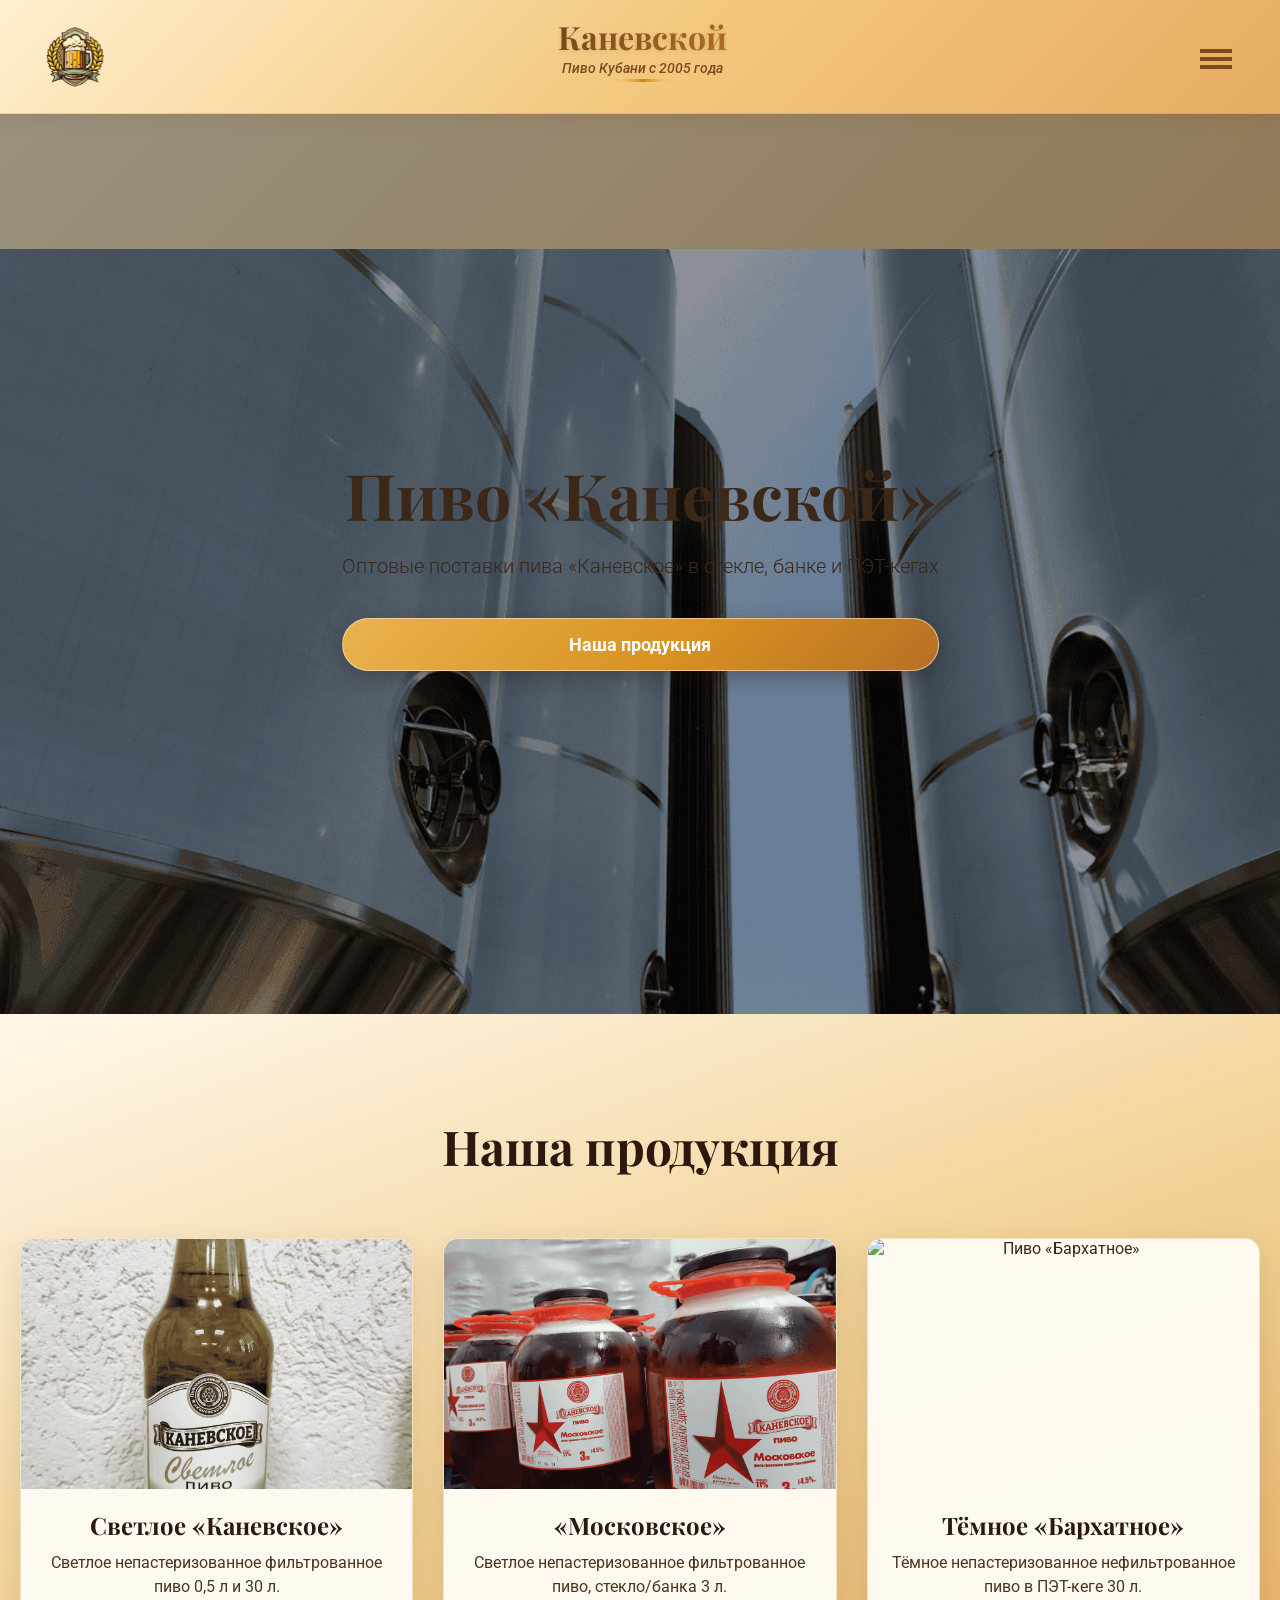
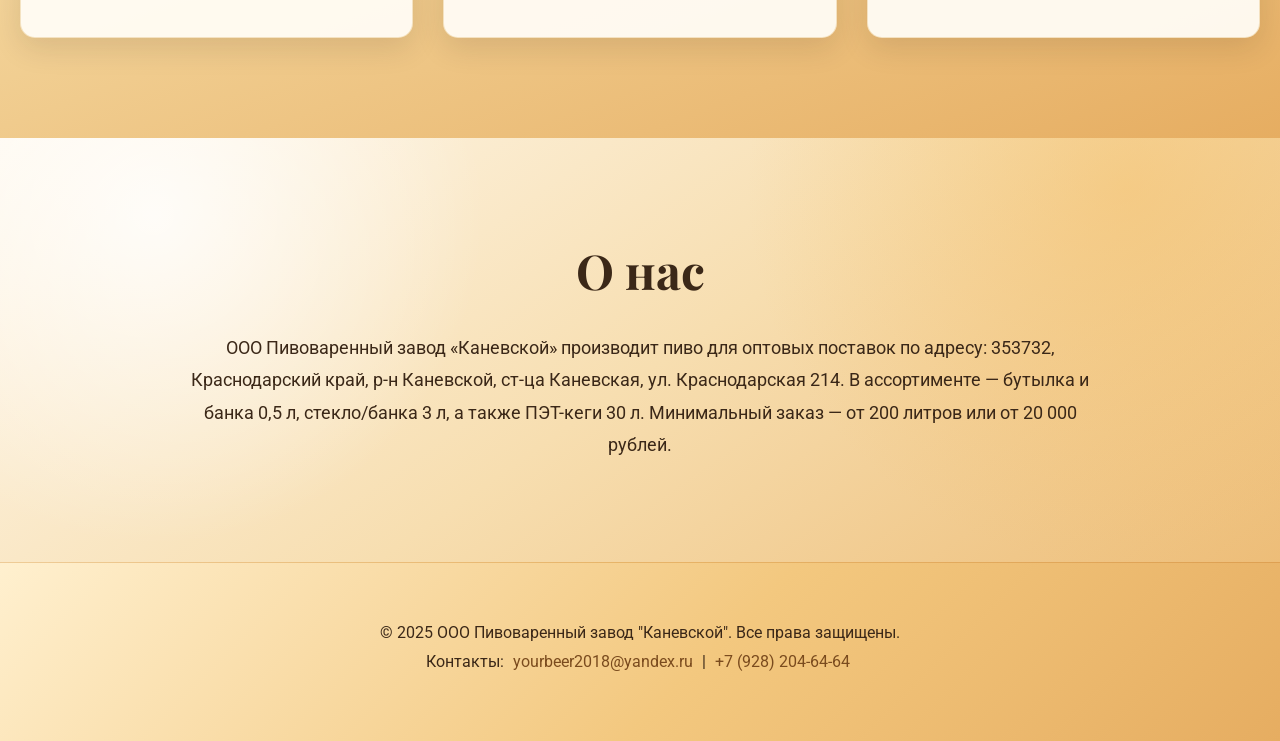
==== index.html @ 56018f60 "Add files via upload" ====
<!DOCTYPE html>
<html lang="ru">
<head>
    <meta charset="UTF-8">
    <meta name="viewport" content="width=device-width, initial-scale=1.0">
    <title>ООО Пивоваренный завод "Каневской"</title>
    <link href="https://fonts.googleapis.com/css2?family=Playfair+Display:wght@400;700&family=Roboto:wght@300;400;700&display=swap" rel="stylesheet">
    <link rel="stylesheet" href="css/styles.css">
</head>
<body>
    <!-- Header -->
    <header>
        <nav>
            <div class="logo">
                <a href="index.html">
                    <img src="images/logo.png" alt="Каневской" loading="lazy">
                </a>
            </div>
            <a href="index.html" class="header-center">
                <div class="company-name">
                    <h1>Каневской</h1>
                    <p>Пиво Кубани с 2005 года</p>
                </div>
            </a>
            <div class="nav-links">
                <a href="#home">Главная</a>
                <a href="katalog/index.html">Продукты</a>
                <a href="katalog/index.html">Каталог</a>
                <a href="onas/index.html">О нас</a>
                <a href="kontakt/index.html">Контакты</a>
                <a href="novosti/index.html">Новости</a>
            </div>
            <div class="mobile-menu-toggle">
                <span></span>
                <span></span>
                <span></span>
            </div>
        </nav>
        <div class="mobile-menu-overlay"></div>
        <div class="mobile-menu">
            <div class="menu-close-btn">
                <span></span>
                <span></span>
            </div>
            <div class="menu-header">
                <h3>Навигация</h3>
            </div>
            <a href="index.html">Главная</a>
            <a href="novosti/index.html">Новости</a>
            <a href="katalog/index.html">Продукты</a>
            <a href="onas/index.html">О нас</a>
            <a href="kontakt/index.html">Контакты</a>
            <a href="serf/index.html">Сертификаты</a>
        </div>
    </header>

    <!-- Hero Section -->
    <section class="hero" id="home">
        <div class="parallax-bg"></div>
        <div class="hero-content">
            <h1>Пиво «Каневской»</h1>
            <p>Оптовые поставки пива «Каневское» в стекле, банке и ПЭТ-кегах</p>
            <a href="katalog/index.html" class="cta-button">Наша продукция</a>
        </div>
    </section>

    <!-- Products Section -->
    <section class="products" id="products">
        <h2>Наша продукция</h2>
        <div class="product-grid">
            <div class="product-card">
                <img src="images/Kanevskoe mini.jpg" alt="Светлое пиво" loading="lazy">
                <div class="product-overlay">
                    <a href="katalog/index.html">Подробнее</a>
                </div>
                <h3>Светлое «Каневское»</h3>
                <p>Светлое непастеризованное фильтрованное пиво 0,5 л и 30 л.</p>
            </div>
            <div class="product-card">
                <img src="images/Moscow.jpg" alt="Пиво «Московское»" loading="lazy">
                <div class="product-overlay">
                    <a href="katalog/index.html">Подробнее</a>
                </div>
                <h3>«Московское»</h3>
                <p>Светлое непастеризованное фильтрованное пиво, стекло/банка 3 л.</p>
            </div>
            <div class="product-card">
                <img src="images/Velvety Big.jpg" alt="Пиво «Бархатное»" loading="lazy">
                <div class="product-overlay">
                    <a href="katalog/index.html">Подробнее</a>
                </div>
                <h3>Тёмное «Бархатное»</h3>
                <p>Тёмное непастеризованное нефильтрованное пиво в ПЭТ-кеге 30 л.</p>
            </div>
        </div>
    </section>

    <!-- About Section -->
    <section class="about" id="about">
        <h2>О нас</h2>
        <p>ООО Пивоваренный завод «Каневской» производит пиво для оптовых поставок по адресу: 353732, Краснодарский край, р-н Каневской, ст-ца Каневская, ул. Краснодарская 214. В ассортименте — бутылка и банка 0,5 л, стекло/банка 3 л, а также ПЭТ-кеги 30 л. Минимальный заказ — от 200 литров или от 20 000 рублей.</p>
    </section>



    <!-- Footer -->
    <footer id="contacts">
        <p>© 2025 ООО Пивоваренный завод "Каневской". Все права защищены.</p>
        <p>Контакты: <a href="mailto:yourbeer2018@yandex.ru">yourbeer2018@yandex.ru</a> | <a href="tel:+79282046464">+7 (928) 204-64-64</a></p>
    </footer>

    <!-- GSAP and JavaScript -->
    <script src="https://cdnjs.cloudflare.com/ajax/libs/gsap/3.12.5/gsap.min.js"></script>
    <script src="https://cdnjs.cloudflare.com/ajax/libs/gsap/3.12.5/ScrollTrigger.min.js"></script>
    <script src="js/main.js"></script>
</body>
</html>
---- css/styles.css ----
* {
            margin: 0;
            padding: 0;
            box-sizing: border-box;
            font-family: 'Roboto', sans-serif;
        }

        *, *::before, *::after {
            box-sizing: border-box;
        }

        html {
            scroll-behavior: smooth;
            scroll-padding-top: 100px;
            overflow-x: hidden;
            max-width: 100vw;
        }

        body {
            overflow-x: hidden;
            background: #f8f9fa;
            -webkit-font-smoothing: antialiased;
            -moz-osx-font-smoothing: grayscale;
            max-width: 100vw;
            position: relative;
        }

        /* Touch improvements */
        * {
            -webkit-tap-highlight-color: transparent;
            -webkit-touch-callout: none;
            -webkit-user-select: none;
            -moz-user-select: none;
            -ms-user-select: none;
            user-select: none;
            touch-action: manipulation;
        }

        /* Allow text selection for content */
        p, h1, h2, h3, h4, h5, h6 {
            -webkit-user-select: text;
            -moz-user-select: text;
            -ms-user-select: text;
            user-select: text;
        }

        /* Header */
        header {
            position: fixed;
            top: 0;
            width: 100%;
            background: linear-gradient(135deg, #2c1810 0%, #4a2f14 45%, #5c3d1e 100%);
            backdrop-filter: blur(10px);
            z-index: 1000;
            padding: 15px 0;
            transition: transform 0.3s;
            box-shadow: 0 4px 16px rgba(44, 24, 16, 0.35);
            border-bottom: 1px solid rgba(198, 134, 12, 0.25);
        }

        header.scrolled {
            transform: translateY(-10px);
        }

        nav {
            max-width: 1400px;
            margin: 0 auto;
            display: flex;
            justify-content: space-between;
            align-items: center;
            padding: 0 20px;
            position: relative;
            min-height: 60px;
        }

        .header-center {
            flex: 1;
            display: flex;
            flex-direction: column;
            align-items: center;
            justify-content: center;
            text-align: center;
            margin: 0 20px;
            min-width: 0;
            text-decoration: none;
            color: inherit;
            cursor: pointer;
        }

        .company-name {
            margin-bottom: 8px;
            animation: fadeInUp 0.8s ease-out 0.2s both;
            position: relative;
            padding-bottom: 6px;
        }

        .company-name::after {
            content: '';
            position: absolute;
            bottom: 0;
            left: 50%;
            transform: translateX(-50%);
            width: 40px;
            height: 2px;
            background: linear-gradient(90deg, transparent, #c6860c, transparent);
        }

        .company-name h1 {
            font-family: 'Playfair Display', serif;
            font-size: 28px;
            color: #f5e6c8;
            margin: 0;
            font-weight: 700;
            text-shadow: 0 1px 3px rgba(0, 0, 0, 0.3);
        }

        @supports (-webkit-background-clip: text) {
            .company-name h1 {
                background: linear-gradient(135deg, #f5e6c8, #e6c07a);
                -webkit-background-clip: text;
                -webkit-text-fill-color: transparent;
                background-clip: text;
                color: transparent;
            }
        }

        .company-name h1 {
            white-space: nowrap;
            overflow: hidden;
            text-overflow: ellipsis;
            max-width: 100%;
        }

        .company-name p {
            font-size: 12px;
            color: #e6c07a;
            margin: 2px 0 0 0;
            font-weight: 500;
            font-style: italic;
            transition: color 0.3s ease;
            white-space: nowrap;
            overflow: hidden;
            text-overflow: ellipsis;
            max-width: 100%;
        }

        .company-name:hover p {
            color: #8b5a2b;
        }

        .quality-badges {
            display: flex;
            gap: 8px;
            flex-wrap: wrap;
            justify-content: center;
            animation: fadeInUp 0.8s ease-out 0.5s both;
            max-width: 100%;
            overflow: hidden;
        }

        .badge {
            background: linear-gradient(135deg, #c6860c, #8b5a2b);
            color: white;
            padding: 3px 8px;
            border-radius: 12px;
            font-size: 10px;
            font-weight: 600;
            box-shadow: 0 2px 4px rgba(0, 0, 0, 0.1);
            transition: transform 0.2s, box-shadow 0.2s;
            white-space: nowrap;
            border: 1px solid rgba(255, 255, 255, 0.2);
            position: relative;
            overflow: hidden;
            flex-shrink: 0;
        }

        .badge::before {
            content: '';
            position: absolute;
            top: 0;
            left: -100%;
            width: 100%;
            height: 100%;
            background: linear-gradient(90deg, transparent, rgba(255, 255, 255, 0.3), transparent);
            transition: left 0.5s;
        }

        .badge:hover::before {
            left: 100%;
        }

        .badge:hover {
            transform: translateY(-1px);
            box-shadow: 0 4px 8px rgba(0, 0, 0, 0.15);
        }

        @keyframes fadeInUp {
            from {
                opacity: 0;
                transform: translateY(20px);
            }
            to {
                opacity: 1;
                transform: translateY(0);
            }
        }

        .logo {
            display: flex;
            align-items: center;
            animation: fadeInUp 0.8s ease-out 0.1s both;
            flex-shrink: 0;
        }

        .logo img {
            height: 70px;
        }

        .nav-links {
            display: none;
        }

        .nav-links a {
            margin-left: 25px;
            text-decoration: none;
            color: #f5e6c8;
            font-weight: 400;
            font-size: 16px;
            position: relative;
            transition: color 0.3s;
            padding: 10px;
        }

        .nav-links a::after {
            content: '';
            position: absolute;
            width: 0;
            height: 2px;
            bottom: -5px;
            left: 0;
            background: #c6860c;
            transition: width 0.3s;
        }

        .nav-links a:hover::after {
            width: 100%;
        }

        .nav-links a:hover {
            color: #c6860c;
        }

        /* Hero Section */
        .hero {
            height: 100vh;
            background: linear-gradient(135deg, #2c1810 0%, #5c3d1e 50%, #8b5a2b 100%);
            background-image: url('../images/hero-bg.jpg'), linear-gradient(135deg, #2c1810 0%, #5c3d1e 50%, #8b5a2b 100%);
            background-repeat: no-repeat;
            background-position: center;
            background-size: cover;
            display: flex;
            align-items: center;
            justify-content: center;
            text-align: center;
            color: #fff;
            position: relative;
            overflow: hidden;
            width: 100%;
            max-width: 100vw;
        }

        .hero::before {
            content: '';
            position: absolute;
            top: 0;
            left: 0;
            width: 100%;
            height: 100%;
            background: rgba(0, 0, 0, 0.4);
            z-index: 1;
        }

        .hero-content {
            position: relative;
            z-index: 2;
            max-width: 900px;
            padding: 20px;
        }

        .hero-content h1 {
            font-family: 'Playfair Display', serif;
            font-size: 64px;
            margin-bottom: 20px;
            line-height: 1.2;
            text-shadow: 0 2px 10px rgba(0, 0, 0, 0.3);
        }

        .hero-content p {
            font-size: 20px;
            margin-bottom: 40px;
            font-weight: 300;
        }

        .cta-button {
            display: inline-block;
            padding: 15px 40px;
            background: linear-gradient(135deg, #d4a017 0%, #c6860c 50%, #8b5a2b 100%);
            color: #fff;
            text-decoration: none;
            border-radius: 50px;
            font-weight: 700;
            font-size: 18px;
            transition: transform 0.3s, box-shadow 0.3s, background 0.3s;
            box-shadow: 0 6px 20px rgba(44, 24, 16, 0.35);
            border: 1px solid rgba(245, 230, 200, 0.35);
            min-height: 44px;
            display: flex;
            align-items: center;
            justify-content: center;
            -webkit-user-select: none;
            -moz-user-select: none;
            -ms-user-select: none;
            user-select: none;
        }

        .cta-button:hover {
            transform: translateY(-5px);
            box-shadow: 0 10px 28px rgba(44, 24, 16, 0.45);
            background: linear-gradient(135deg, #c6860c 0%, #6b4428 100%);
        }

        .cta-button:active {
            transform: translateY(-2px);
            box-shadow: 0 5px 15px rgba(0, 0, 0, 0.2);
        }

        /* Parallax Background */
        .parallax-bg {
            position: absolute;
            top: 0;
            left: 0;
            width: 100%;
            height: 100%;
            background: url('../images/hero-bg.jpg') no-repeat center/cover;
            z-index: 0;
            transform: scale(1.1);
        }

        /* Products Section */
        .products {
            padding: 100px 20px;
            text-align: center;
            background: linear-gradient(160deg, #f5e6c8 0%, #d4a574 45%, #b87d3a 100%);
            width: 100%;
            overflow: hidden;
        }

        .products h2 {
            font-family: 'Playfair Display', serif;
            font-size: 48px;
            margin-bottom: 60px;
            color: #2c1810;
        }

        .product-grid {
            display: grid;
            grid-template-columns: repeat(auto-fit, minmax(300px, 1fr));
            gap: 30px;
            max-width: 1400px;
            margin: 0 auto;
        }

        .product-card {
            background: rgba(255, 252, 245, 0.95);
            border-radius: 15px;
            overflow: hidden;
            box-shadow: 0 10px 30px rgba(44, 24, 16, 0.12);
            border: 1px solid rgba(198, 134, 12, 0.2);
            transition: transform 0.4s, box-shadow 0.4s;
            position: relative;
            opacity: 1;
            transform: translateY(0);
            display: flex;
            flex-direction: column;
            height: 400px;
        }

        .product-card img {
            width: 100%;
            height: 250px;
            object-fit: cover;
            transition: transform 0.4s;
            flex: 0 0 auto;
        }

        .product-card:hover {
            transform: translateY(-15px);
            box-shadow: 0 15px 40px rgba(0, 0, 0, 0.2);
        }

        .product-card:hover img {
            transform: scale(1.1);
        }

        .product-card h3 {
            font-family: 'Playfair Display', serif;
            font-size: 24px;
            margin: 20px 20px 10px;
            color: #2c1810;
            flex: 0 0 auto;
        }

        .product-card p {
            font-size: 16px;
            color: #4a3520;
            padding: 0 20px 20px;
            line-height: 1.5;
            flex: 1 1 auto;
            display: flex;
            align-items: flex-start;
            margin: 0;
        }

        .product-overlay {
            position: absolute;
            top: 0;
            left: 0;
            width: 100%;
            height: 100%;
            background: rgba(198, 134, 12, 0.8);
            opacity: 0;
            display: flex;
            align-items: center;
            justify-content: center;
            transition: opacity 0.4s;
            pointer-events: none;
        }

        .product-card:hover .product-overlay {
            opacity: 1;
            pointer-events: auto;
        }

        .product-overlay a {
            color: #fff;
            text-decoration: none;
            font-weight: 700;
            padding: 10px 20px;
            border: 2px solid #fff;
            border-radius: 5px;
            transition: background 0.3s;
        }

        .product-overlay a:hover {
            background: #fff;
            color: #c6860c;
        }

        /* About Section */
        .about {
            padding: 100px 20px;
            background: linear-gradient(160deg, #2c1810 0%, #4a3020 50%, #6b4428 100%);
            text-align: center;
            position: relative;
            width: 100%;
            overflow: hidden;
        }

        .about h2 {
            font-family: 'Playfair Display', serif;
            font-size: 48px;
            margin-bottom: 30px;
            color: #f5e6c8;
        }

        .about p {
            max-width: 900px;
            margin: 0 auto;
            font-size: 18px;
            color: #e8dcc8;
            line-height: 1.8;
        }

        /* Footer / Contacts — единый стиль как на главной */
        footer, #contacts {
            padding: 60px 20px;
            background: #2c1810;
            color: #fff;
            text-align: center;
        }

        footer p, #contacts p {
            font-size: 16px;
            margin-bottom: 10px;
        }

        footer a, #contacts a {
            color: #e6c07a;
            text-decoration: none;
            transition: color 0.3s;
            padding: 5px;
        }

        footer a:hover, #contacts a:hover {
            color: #fff;
        }

        /* Mobile Menu */
        .mobile-menu-toggle {
            display: flex;
            flex-direction: column;
            justify-content: center;
            cursor: pointer;
            padding: 10px;
            width: 40px;
            height: 40px;
            position: relative;
            animation: fadeInUp 0.8s ease-out 0.6s both;
            flex-shrink: 0;
        }

        .mobile-menu-toggle span {
            width: 30px;
            height: 4px;
            background: #e6c07a;
            margin: 3px 0;
            transition: all 0.3s ease;
            position: absolute;
            left: 5px;
        }

        .mobile-menu-toggle span:nth-child(1) {
            top: 8px;
        }

        .mobile-menu-toggle span:nth-child(2) {
            top: 18px;
        }

        .mobile-menu-toggle span:nth-child(3) {
            top: 28px;
        }

        .mobile-menu-toggle.active span:nth-child(1) {
            transform: rotate(45deg);
            top: 18px;
        }

        .mobile-menu-toggle.active span:nth-child(2) {
            opacity: 0;
        }

        .mobile-menu-toggle.active span:nth-child(3) {
            transform: rotate(-45deg);
            top: 18px;
        }

        .mobile-menu {
            position: fixed;
            top: 70px;
            left: 0;
            width: 100%;
            height: calc(100vh - 70px);
            background: linear-gradient(180deg, #2c1810 0%, #4a2f14 50%, #5c3d1e 100%);
            backdrop-filter: none;
            display: none;
            flex-direction: column;
            padding: 15px;
            box-shadow: 0 5px 20px rgba(0, 0, 0, 0.15);
            z-index: 1001;
            transition: transform 0.3s ease-out, opacity 0.3s ease-out;
            transform: translateY(-100%);
            opacity: 0;
            overflow-y: auto;
        }

        /* Desktop menu improvements */
        @media (min-width: 769px) {
            nav {
                position: relative;
            }
            
            .header-center {
                margin: 0 30px;
            }

            .company-name h1 {
                font-size: 32px;
            }

            .company-name p {
                font-size: 14px;
            }

            .quality-badges {
                gap: 12px;
            }

            .badge {
                font-size: 11px;
                padding: 4px 10px;
            }

            .badge:nth-child(n+3) {
                display: inline-block;
            }

            .company-name::after {
                width: 60px;
                height: 3px;
            }

            nav {
                min-height: 70px;
            }
            
            .mobile-menu-toggle {
                width: 45px;
                height: 45px;
                padding: 12px;
                position: relative;
                margin-left: 20px;
                flex-shrink: 0;
            }

            .mobile-menu-toggle span {
                width: 32px;
                height: 4px;
            }

            .mobile-menu-toggle span:nth-child(1) {
                top: 12px;
            }

            .mobile-menu-toggle span:nth-child(2) {
                top: 20px;
            }

            .mobile-menu-toggle span:nth-child(3) {
                top: 28px;
            }

            .mobile-menu-toggle.active span:nth-child(1) {
                top: 20px;
            }

            .mobile-menu-toggle.active span:nth-child(3) {
                top: 20px;
            }

            .mobile-menu {
                top: 0;
                width: 400px;
                left: auto;
                right: 0;
                height: 100vh;
                transform: translateX(100%);
                border-radius: 0;
                margin-top: 0;
                transition: transform 0.4s cubic-bezier(0.4, 0, 0.2, 1), opacity 0.4s ease-out;
                background: linear-gradient(180deg, #2c1810 0%, #3d2914 45%, #5c3d1e 100%);
                box-shadow: -10px 0 30px rgba(44, 24, 16, 0.45);
                backdrop-filter: none;
                border-left: 1px solid rgba(198, 134, 12, 0.35);
                padding: 50px 0 50px 0;
                display: flex;
                flex-direction: column;
                justify-content: flex-start;
                overflow-y: auto;
                z-index: 1002;
            }

            .mobile-menu.active {
                transform: translateX(0);
            }

            .mobile-menu a {
                padding: 25px 40px;
                font-size: 22px;
                font-weight: 500;
                color: #f5e6c8;
                text-decoration: none;
                display: block;
                position: relative;
                margin: 8px 30px;
                border-radius: 15px;
                transition: all 0.3s ease;
                border: none;
                background: transparent;
                text-align: left;
            }

            .mobile-menu a:hover {
                background: linear-gradient(135deg, #c6860c 0%, #8b5a2b 100%);
                color: white;
                transform: translateX(10px);
                box-shadow: 0 10px 25px rgba(198, 134, 12, 0.3);
            }

            .mobile-menu a::before {
                content: '';
                position: absolute;
                left: 0;
                top: 50%;
                width: 6px;
                height: 0;
                background: linear-gradient(to bottom, #c6860c, #8b5a2b);
                border-radius: 3px;
                transition: height 0.3s ease;
                transform: translateY(-50%);
            }

            .mobile-menu a:hover::before {
                height: 70%;
            }

            /* Убираем стрелочку для полноэкранного меню */
            .mobile-menu::before {
                display: none;
            }

            /* Кнопка закрытия меню */
            .menu-close-btn {
                position: absolute;
                top: 15px;
                right: 25px;
                width: 30px;
                height: 30px;
                cursor: pointer;
                z-index: 1003;
                display: flex;
                align-items: center;
                justify-content: center;
                padding: 5px;
                border-radius: 50%;
                transition: background 0.3s ease;
            }

            .menu-close-btn:hover {
                background: rgba(198, 134, 12, 0.25);
            }

            .menu-close-btn span {
                position: absolute;
                width: 20px;
                height: 2px;
                background: #e6c07a;
                transition: all 0.3s ease;
            }

            .menu-close-btn span:nth-child(1) {
                transform: rotate(45deg);
            }

            .menu-close-btn span:nth-child(2) {
                transform: rotate(-45deg);
            }

            .menu-close-btn:hover span {
                background: #c6860c;
            }

            /* Заголовок меню */
            .menu-header {
                padding: 0 40px 25px 40px;
                border-bottom: 1px solid rgba(198, 134, 12, 0.3);
                margin-bottom: 25px;
            }

            .menu-header h3 {
                font-family: 'Playfair Display', serif;
                font-size: 24px;
                color: #f5e6c8;
                margin: 0;
                font-weight: 700;
                text-align: left;
            }

            .mobile-menu-overlay {
                background: transparent;
                backdrop-filter: none;
                top: 0;
                height: 100vh;
            }
        }

        .mobile-menu.active {
            display: flex;
            transform: translateY(0);
            opacity: 1;
        }

        .mobile-menu a {
            padding: 12px 10px;
            text-decoration: none;
            color: #f5e6c8;
            font-weight: 400;
            font-size: 16px;
            border-bottom: 1px solid rgba(198, 134, 12, 0.25);
            transition: color 0.3s, background 0.2s;
            border-radius: 8px;
            margin-bottom: 3px;
            text-align: center;
        }

        .mobile-menu a:hover, .mobile-menu a:active {
            color: #fff;
            background: linear-gradient(135deg, #c6860c 0%, #8b5a2b 100%);
            border-bottom-color: #e6c07a;
        }

        .mobile-menu a:last-child {
            border-bottom: none;
        }

        /* Disable hover effects on touch devices */
        @media (hover: none) {
            .nav-links a:hover::after,
            .product-card:hover,
            .product-card:hover img,
            .product-overlay,
            .product-overlay a:hover,
            .cta-button:hover,
            .logo img:hover,
            .badge:hover {
                transform: none;
                box-shadow: none;
                background: none;
                opacity: 1;
                width: 0;
            }

            .badge:hover::before {
                left: -100%;
            }

            .company-name:hover p {
                color: #c6860c;
            }
        }

        /* Landscape mobile styles */
        @media (max-width: 768px) and (orientation: landscape) {
            .company-name h1 {
                font-size: 18px;
            }

            .company-name p {
                font-size: 10px;
            }

            .badge {
                font-size: 7px;
                padding: 1px 4px;
            }

            .badge:nth-child(n+3) {
                display: none;
            }

            .header-center {
                margin: 0 10px;
            }
        }

        /* High resolution displays */
        @media (min-width: 1400px) {
            .company-name h1 {
                font-size: 36px;
            }

            .company-name p {
                font-size: 16px;
            }

            .badge {
                font-size: 12px;
                padding: 5px 12px;
            }

            .header-center {
                margin: 0 40px;
            }
        }

        /* Portrait tablet styles */
        @media (min-width: 768px) and (max-width: 1024px) and (orientation: portrait) {
            .company-name h1 {
                font-size: 24px;
            }

            .company-name p {
                font-size: 11px;
            }

            .badge {
                font-size: 9px;
                padding: 3px 7px;
            }

            .header-center {
                margin: 0 18px;
            }
        }

        /* Landscape tablet styles */
        @media (min-width: 768px) and (max-width: 1024px) and (orientation: landscape) {
            .company-name h1 {
                font-size: 28px;
            }

            .company-name p {
                font-size: 13px;
            }

            .badge {
                font-size: 10px;
                padding: 3px 8px;
            }

            .header-center {
                margin: 0 22px;
            }
        }

        /* Ultra wide displays */
        @media (min-width: 1920px) {
            .company-name h1 {
                font-size: 40px;
            }

            .company-name p {
                font-size: 18px;
            }

            .badge {
                font-size: 14px;
                padding: 6px 14px;
            }

            .header-center {
                margin: 0 50px;
            }
        }

        /* Reduce motion for accessibility */
        @media (prefers-reduced-motion: reduce) {
            .company-name,
            .quality-badges,
            .logo,
            .mobile-menu-toggle {
                animation: none !important;
            }

            .badge {
                transition: none !important;
            }

            .badge::before {
                transition: none !important;
            }

            .company-name p {
                transition: none !important;
            }
        }

        /* High contrast mode support */
        @media (prefers-contrast: high) {
            .company-name h1 {
                color: #000000 !important;
                text-shadow: none !important;
            }

            .company-name p {
                color: #000000 !important;
            }

            .badge {
                background: #000000 !important;
                border: 2px solid #ffffff !important;
            }

            .company-name::after {
                background: #000000 !important;
            }
        }

        /* Dark mode support */
        @media (prefers-color-scheme: dark) {
            header {
                background: linear-gradient(135deg, #2c1810 0%, #4a2f14 45%, #5c3d1e 100%) !important;
                border-bottom: 1px solid rgba(198, 134, 12, 0.3);
            }

            .company-name h1 {
                color: #ffffff !important;
            }

            .company-name p {
                color: #e6c07a !important;
            }

            .badge {
                background: linear-gradient(135deg, #d4a017, #c6860c) !important;
                box-shadow: 0 2px 4px rgba(0, 0, 0, 0.3) !important;
            }

            .company-name::after {
                background: linear-gradient(90deg, transparent, #d4a017, transparent) !important;
            }
        }

        /* 4K and above displays */
        @media (min-width: 3840px) {
            .company-name h1 {
                font-size: 48px;
            }

            .company-name p {
                font-size: 22px;
            }

            .badge {
                font-size: 16px;
                padding: 8px 16px;
            }

            .header-center {
                margin: 0 80px;
            }
        }

        /* High DPI displays */
        @media (-webkit-min-device-pixel-ratio: 2), (min-resolution: 192dpi) {
            .company-name h1 {
                text-shadow: 0 0.5px 1px rgba(0, 0, 0, 0.1);
            }

            .badge {
                box-shadow: 0 1px 2px rgba(0, 0, 0, 0.15);
            }

            .company-name::after {
                height: 1px;
            }
        }

        /* Slow connection optimization */
        @media (prefers-reduced-data: reduce) {
            .company-name,
            .quality-badges,
            .logo,
            .mobile-menu-toggle {
                animation: none !important;
            }

            .badge::before {
                display: none !important;
            }

            .company-name::after {
                display: none;
            }
        }

        /* Legacy browser support */
        @supports not (display: flex) {
            nav {
                display: table;
                width: 100%;
                table-layout: fixed;
            }

            .logo,
            .header-center,
            .mobile-menu-toggle {
                display: table-cell;
                vertical-align: middle;
            }

            .logo {
                width: 20%;
            }

            .header-center {
                width: 60%;
                text-align: center;
            }

            .mobile-menu-toggle {
                width: 20%;
                text-align: right;
            }

            .quality-badges {
                text-align: center;
            }

            .badge {
                display: inline-block;
                margin: 0 2px;
            }
        }

        /* Fallback for browsers without gradient text support */
        @supports not (background-clip: text) {
            .company-name h1 {
                color: #2c1810 !important;
                background: none !important;
                -webkit-background-clip: initial !important;
                background-clip: initial !important;
                -webkit-text-fill-color: initial !important;
            }
        }

        /* Print styles */
        @media print {
            header {
                position: static !important;
                background: linear-gradient(135deg, #2c1810 0%, #4a2f14 45%, #5c3d1e 100%) !important;
                box-shadow: none !important;
                border-bottom: 2px solid #2c1810 !important;
                padding: 20px 0 !important;
            }

            .company-name h1 {
                color: #2c1810 !important;
                font-size: 24px !important;
            }

            .company-name p {
                color: #666 !important;
                font-size: 12px !important;
            }

            .badge {
                background: #2c1810 !important;
                color: white !important;
                font-size: 10px !important;
                padding: 2px 6px !important;
                border-radius: 3px !important;
            }

            .mobile-menu-toggle {
                display: none !important;
            }

            .company-name::after {
                background: #2c1810 !important;
            }
        }

        /* Fallback for browsers without backdrop-filter */
        @supports not (backdrop-filter: blur(10px)) {
            header {
                background: linear-gradient(135deg, #2c1810 0%, #4a2f14 45%, #5c3d1e 100%) !important;
            }
        }

        /* Fallback for browsers without animation support */
        @supports not (animation: fadeInUp 0.8s ease-out) {
            .company-name,
            .quality-badges,
            .logo,
            .mobile-menu-toggle {
                opacity: 1 !important;
                transform: none !important;
            }
        }

        /* Fallback for browsers without transform support */
        @supports not (transform: translateX(-50%)) {
            .company-name::after {
                left: 0 !important;
                margin-left: auto !important;
                margin-right: auto !important;
            }
        }

        /* IE11 and older browsers fallback */
        @media screen and (-ms-high-contrast: active), (-ms-high-contrast: none) {
            .header-center {
                display: block !important;
            }

            .quality-badges {
                display: block !important;
            }

            .badge {
                display: inline-block !important;
                margin: 2px !important;
            }

            .company-name h1 {
                color: #2c1810 !important;
                background: none !important;
            }
        }

        /* Legacy mobile browsers */
        @media screen and (max-device-width: 480px) and (-webkit-min-device-pixel-ratio: 0) {
            .company-name h1 {
                font-size: 18px !important;
            }

            .company-name p {
                font-size: 10px !important;
            }

            .badge {
                font-size: 8px !important;
                padding: 1px 3px !important;
            }

            .badge:nth-child(n+3) {
                display: none !important;
            }
        }

        /* Legacy tablet browsers */
        @media screen and (min-device-width: 768px) and (max-device-width: 1024px) and (-webkit-min-device-pixel-ratio: 0) {
            .company-name h1 {
                font-size: 24px !important;
            }

            .company-name p {
                font-size: 12px !important;
            }

            .badge {
                font-size: 10px !important;
                padding: 3px 6px !important;
            }
        }

        /* Legacy desktop browsers */
        @media screen and (min-device-width: 1024px) and (-webkit-min-device-pixel-ratio: 0) {
            .company-name h1 {
                font-size: 30px !important;
            }

            .company-name p {
                font-size: 14px !important;
            }

            .badge {
                font-size: 11px !important;
                padding: 4px 8px !important;
            }
        }

        /* TV and large screen displays */
        @media screen and (min-width: 1920px) and (pointer: coarse) {
            .company-name h1 {
                font-size: 42px !important;
            }

            .company-name p {
                font-size: 20px !important;
            }

            .badge {
                font-size: 16px !important;
                padding: 8px 16px !important;
            }

            .header-center {
                margin: 0 60px !important;
            }
        }

        /* Low resolution displays */
        @media screen and (max-width: 1024px) and (max-height: 768px) {
            .company-name h1 {
                font-size: 20px !important;
            }

            .company-name p {
                font-size: 10px !important;
            }

            .badge {
                font-size: 8px !important;
                padding: 2px 4px !important;
            }

            .badge:nth-child(n+3) {
                display: none !important;
            }
        }

        /* Touchscreen devices with precise pointing */
        @media (pointer: fine) and (hover: hover) {
            .badge {
                cursor: pointer;
            }

            .company-name {
                cursor: pointer;
            }

            .company-name:hover {
                transform: scale(1.02);
                transition: transform 0.3s ease;
            }
        }

        /* Fullscreen mode */
        @media (display-mode: fullscreen) {
            header {
                padding: 20px 0 !important;
            }

            .company-name h1 {
                font-size: 32px !important;
            }

            .company-name p {
                font-size: 14px !important;
            }

            .badge {
                font-size: 12px !important;
                padding: 4px 10px !important;
            }
        }

        /* Picture-in-picture mode */
        @media (display-mode: picture-in-picture) {
            .company-name h1 {
                font-size: 16px !important;
            }

            .company-name p {
                font-size: 8px !important;
            }

            .badge {
                font-size: 6px !important;
                padding: 1px 3px !important;
            }

            .badge:nth-child(n+2) {
                display: none !important;
            }
        }

        /* Minimal UI mode */
        @media (display-mode: minimal-ui) {
            header {
                padding: 12px 0 !important;
            }

            .company-name h1 {
                font-size: 24px !important;
            }

            .company-name p {
                font-size: 10px !important;
            }

            .badge {
                font-size: 8px !important;
                padding: 2px 6px !important;
            }
        }

        /* Standalone mode (PWA) */
        @media (display-mode: standalone) {
            header {
                padding: 18px 0 !important;
            }

            .company-name h1 {
                font-size: 30px !important;
            }

            .company-name p {
                font-size: 13px !important;
            }

            .badge {
                font-size: 11px !important;
                padding: 4px 8px !important;
            }
        }

        /* Enhanced font size for accessibility */
        @media (prefers-reduced-transparency: reduce) {
            header {
                background: linear-gradient(135deg, #2c1810 0%, #4a2f14 45%, #5c3d1e 100%) !important;
                backdrop-filter: none !important;
            }

            .badge {
                background: #2c1810 !important;
                color: #ffffff !important;
            }
        }

        /* CSS Custom Properties support */
        @supports (color: var(--color)) {
            :root {
                --primary-color: #2c1810;
                --secondary-color: #c6860c;
                --accent-color: #d4a017;
                --text-color: #333;
                --bg-color: #ffffff;
                --border-color: #e0e0e0;
            }

            .company-name h1 {
                color: var(--primary-color);
            }

            .company-name p {
                color: var(--secondary-color);
            }

            .badge {
                background: linear-gradient(135deg, var(--secondary-color), var(--primary-color));
            }
        }

        /* Container queries support */
        @supports (container-type: inline-size) {
            .header-center {
                container-type: inline-size;
            }

            @container (max-width: 300px) {
                .company-name h1 {
                    font-size: 18px !important;
                }

                .company-name p {
                    font-size: 9px !important;
                }

                .badge:nth-child(n+2) {
                    display: none !important;
                }
            }
        }

        /* Subgrid support */
        @supports (grid-template-rows: subgrid) {
            .header-center {
                display: grid;
                grid-template-rows: auto auto;
                gap: 8px;
                align-content: center;
            }

            .company-name {
                grid-row: 1;
            }

            .quality-badges {
                grid-row: 2;
            }
        }

        /* CSS Logical Properties support */
        @supports (margin-inline-start: 0) {
            .header-center {
                margin-inline: 20px;
                margin-block: 0;
            }

            .badge {
                padding-inline: 8px;
                padding-block: 3px;
            }

            .company-name {
                padding-block-end: 6px;
            }
        }

        /* CSS Aspect Ratio support */
        @supports (aspect-ratio: 1) {
            .logo img {
                aspect-ratio: 1 / 1;
                object-fit: contain;
            }
        }

        /* CSS Smooth Scrolling support */
        @supports (scroll-behavior: smooth) {
            html {
                scroll-behavior: smooth;
            }
        }

        /* CSS Focus Visible support */
        @supports selector(:focus-visible) {
            .badge:focus-visible {
                outline: 2px solid #d4a017;
                outline-offset: 2px;
            }

            .company-name:focus-visible {
                outline: 2px solid #d4a017;
                outline-offset: 2px;
            }
        }

        /* CSS ::marker support */
        @supports selector(::marker) {
            .quality-badges::marker {
                content: "🌟 ";
            }
        }

        /* CSS clamp() support */
        @supports (font-size: clamp(1rem, 2vw, 3rem)) {
            .company-name h1 {
                font-size: clamp(18px, 4vw, 32px) !important;
            }

            .company-name p {
                font-size: clamp(8px, 2vw, 14px) !important;
            }

            .badge {
                font-size: clamp(6px, 1.5vw, 12px) !important;
                padding: clamp(1px, 0.5vw, 4px) clamp(3px, 1vw, 10px) !important;
            }
        }

        /* CSS env() support for safe area insets */
        @supports (padding: env(safe-area-inset-top)) {
            header {
                padding-top: calc(15px + env(safe-area-inset-top));
                padding-left: calc(20px + env(safe-area-inset-left));
                padding-right: calc(20px + env(safe-area-inset-right));
            }
        }

        /* CSS :has() selector support */
        @supports selector(:has(> *)) {
            .header-center:has(.company-name) {
                align-items: center;
            }

            .quality-badges:has(.badge:nth-child(3)) {
                gap: 6px;
            }
        }

        /* CSS @layer support */
        @supports (at-rule(@layer)) {
            @layer base {
                .header-center {
                    display: flex;
                    flex-direction: column;
                }
            }

            @layer enhancements {
                .company-name h1 {
                    font-style: normal;
                }

                .badge {
                    border-radius: 12px;
                }
            }
        }

        /* CSS color-mix() support */
        @supports (color: color-mix(in srgb, red, blue)) {
            .company-name h1 {
                color: color-mix(in srgb, #2c1810 80%, #c6860c 20%);
            }

            .company-name p {
                color: color-mix(in srgb, #c6860c 70%, #d4a017 30%);
            }

            .badge {
                background: color-mix(in srgb, #c6860c 60%, #8b5a2b 40%);
            }
        }

        /* CSS :where() selector support */
        @supports selector(:where(h1, h2)) {
            :where(.company-name h1, .company-name p) {
                margin: 0;
            }

            :where(.badge:nth-child(1), .badge:nth-child(2)) {
                display: inline-block;
            }
        }

        /* CSS :is() selector support */
        @supports selector(:is(h1, h2)) {
            :is(.company-name h1, .company-name p) {
                text-align: center;
            }

            :is(.badge:hover, .badge:focus) {
                transform: translateY(-1px);
            }
        }

        /* CSS :not() selector full support */
        @supports selector(:not(.class1, .class2)) {
            .badge:not(:first-child, :last-child) {
                margin: 0 4px;
            }

            .company-name:not(:hover, :focus) {
                opacity: 1;
            }
        }

        /* CSS scroll-snap support */
        @supports (scroll-snap-type: x mandatory) {
            .quality-badges {
                scroll-snap-type: x mandatory;
                overflow-x: auto;
            }

            .badge {
                scroll-snap-align: start;
            }
        }

        /* CSS overscroll-behavior support */
        @supports (overscroll-behavior: contain) {
            .quality-badges {
                overscroll-behavior: contain;
            }

            .header-center {
                overscroll-behavior: none;
            }
        }

        /* CSS accent-color support */
        @supports (accent-color: #d4a017) {
            .header-center {
                accent-color: #c6860c;
            }

            .badge {
                accent-color: #d4a017;
            }
        }

        /* CSS content-visibility support */
        @supports (content-visibility: auto) {
            .quality-badges {
                content-visibility: auto;
                contain-intrinsic-size: 0 30px;
            }

            .company-name {
                content-visibility: auto;
                contain-intrinsic-size: 0 50px;
            }
        }

        /* CSS containment support */
        @supports (contain: layout) {
            .header-center {
                contain: layout style;
            }

            .quality-badges {
                contain: layout;
            }

            .company-name {
                contain: style;
            }
        }

        /* CSS shape-outside support */
        @supports (shape-outside: circle()) {
            .logo img {
                shape-outside: circle(50%);
                float: left;
            }
        }

        /* CSS mask support */
        @supports (mask: url()) {
            .company-name::after {
                mask: linear-gradient(90deg, transparent, black, transparent);
            }
        }

        /* CSS filter support */
        @supports (filter: blur(1px)) {
            .badge:hover {
                filter: brightness(1.1) contrast(1.1);
            }

            .company-name h1 {
                filter: drop-shadow(0 1px 2px rgba(0, 0, 0, 0.1));
            }
        }

        /* CSS will-change support */
        @supports (will-change: transform) {
            .badge:hover {
                will-change: transform, box-shadow;
            }

            .company-name:hover {
                will-change: transform;
            }
        }

        /* CSS scroll-margin support */
        @supports (scroll-margin: 20px) {
            .header-center {
                scroll-margin-top: 100px;
            }

            .company-name {
                scroll-margin-top: 80px;
            }
        }

        /* CSS scroll-padding support */
        @supports (scroll-padding: 20px) {
            html {
                scroll-padding-top: 100px;
            }

            .header-center {
                scroll-padding: 20px;
            }
        }

        /* CSS isolation support */
        @supports (isolation: isolate) {
            .header-center {
                isolation: isolate;
            }

            .badge {
                isolation: isolate;
            }
        }

        /* CSS mix-blend-mode support */
        @supports (mix-blend-mode: multiply) {
            .company-name::after {
                mix-blend-mode: multiply;
            }

            .badge:hover {
                mix-blend-mode: normal;
            }
        }

        /* CSS text-orientation support */
        @supports (text-orientation: mixed) {
            .company-name p {
                text-orientation: mixed;
                writing-mode: horizontal-tb;
            }
        }

        /* CSS position: sticky support */
        @supports (position: sticky) {
            header {
                position: sticky;
                top: 0;
            }
        }

        /* CSS object-fit support */
        @supports (object-fit: cover) {
            .logo img {
                object-fit: contain;
                object-position: center;
            }
        }

        /* CSS resize support */
        @supports (resize: both) {
            .header-center {
                resize: none;
            }
        }

        /* CSS tab-size support */
        @supports (tab-size: 4) {
            .company-name h1 {
                tab-size: 4;
            }
        }

        /* CSS caret-color support */
        @supports (caret-color: #c6860c) {
            .header-center {
                caret-color: #c6860c;
            }
        }

        /* CSS hyphens support */
        @supports (hyphens: auto) {
            .company-name p {
                hyphens: auto;
            }
        }

        /* CSS image-rendering support */
        @supports (image-rendering: pixelated) {
            .logo img {
                image-rendering: -webkit-optimize-contrast;
                image-rendering: crisp-edges;
            }
        }

        /* CSS pointer-events support */
        @supports (pointer-events: none) {
            .company-name::after {
                pointer-events: none;
            }

            .badge::before {
                pointer-events: none;
            }
        }

        /* CSS user-select support */
        @supports (user-select: none) {
            .badge {
                user-select: none;
            }

            .company-name::after {
                user-select: none;
            }
        }

        /* CSS column-count support */
        @supports (column-count: 2) {
            .quality-badges {
                column-count: auto;
                column-width: 100px;
            }
        }

        /* CSS text-emphasis support */
        @supports (text-emphasis: dot) {
            .company-name h1 {
                text-emphasis: none;
            }
        }

        /* CSS text-underline-position support */
        @supports (text-underline-position: under) {
            .company-name p {
                text-underline-position: under;
            }
        }

        /* CSS text-decoration-skip support */
        @supports (text-decoration-skip: ink) {
            .company-name p {
                text-decoration-skip: ink;
            }
        }

        /* CSS text-size-adjust support */
        @supports (text-size-adjust: none) {
            .company-name h1 {
                text-size-adjust: none;
            }

            .badge {
                text-size-adjust: none;
            }
        }

        /* CSS writing-mode support */
        @supports (writing-mode: vertical-lr) {
            .company-name p {
                writing-mode: horizontal-tb;
            }
        }

        /* CSS text-combine-upright support */
        @supports (text-combine-upright: all) {
            .company-name p {
                text-combine-upright: none;
            }
        }

        /* CSS ruby-position support */
        @supports (ruby-position: under) {
            .company-name p {
                ruby-position: over;
            }
        }

        /* CSS direction support */
        @supports (direction: rtl) {
            .header-center {
                direction: ltr;
            }
        }

        /* CSS unicode-bidi support */
        @supports (unicode-bidi: embed) {
            .company-name p {
                unicode-bidi: normal;
            }
        }

        /* CSS word-break support */
        @supports (word-break: break-word) {
            .company-name p {
                word-break: normal;
            }
        }

        /* CSS line-break support */
        @supports (line-break: strict) {
            .company-name p {
                line-break: auto;
            }
        }

        /* CSS word-wrap support */
        @supports (word-wrap: break-word) {
            .company-name p {
                word-wrap: normal;
            }
        }

        /* CSS overflow-wrap support */
        @supports (overflow-wrap: break-word) {
            .company-name p {
                overflow-wrap: normal;
            }
        }

        /* CSS hanging-punctuation support */
        @supports (hanging-punctuation: first) {
            .company-name p {
                hanging-punctuation: none;
            }
        }

        /* CSS text-indent support */
        @supports (text-indent: 2em) {
            .company-name p {
                text-indent: 0;
            }
        }

        /* CSS text-align-last support */
        @supports (text-align-last: center) {
            .company-name p {
                text-align-last: center;
            }
        }

        /* CSS text-justify support */
        @supports (text-justify: inter-word) {
            .company-name p {
                text-justify: auto;
            }
        }

        /* CSS white-space-collapse support */
        @supports (white-space-collapse: collapse) {
            .company-name p {
                white-space-collapse: collapse;
            }
        }

        /* CSS text-wrap support */
        @supports (text-wrap: balance) {
            .company-name p {
                text-wrap: balance;
            }
        }

        /* CSS text-spacing-trim support */
        @supports (text-spacing-trim: space-all) {
            .company-name p {
                text-spacing-trim: normal;
            }
        }

        /* CSS text-autospace support */
        @supports (text-autospace: ideograph-alpha) {
            .company-name p {
                text-autospace: normal;
            }
        }

        /* CSS field-sizing support */
        @supports (field-sizing: content) {
            .company-name p {
                field-sizing: fixed;
            }
        }

        /* CSS interpolate-size support */
        @supports (interpolate-size: allow-keywords) {
            .badge {
                interpolate-size: allow-keywords;
            }
        }

        /* CSS starting-style support */
        @supports (at-rule(@starting-style)) {
            @starting-style {
                .badge {
                    opacity: 0;
                }
            }
        }

        /* CSS animation-timeline support */
        @supports (animation-timeline: scroll()) {
            .company-name h1 {
                animation-timeline: scroll();
            }
        }

        /* CSS anchor-name support */
        @supports (anchor-name: --anchor) {
            .company-name {
                anchor-name: --company-name;
            }
        }

        /* CSS position-anchor support */
        @supports (position-anchor: --anchor) {
            .quality-badges {
                position-anchor: --company-name;
            }
        }

        /* CSS view-transition-name support */
        @supports (view-transition-name: none) {
            .company-name {
                view-transition-name: company-name;
            }

            .quality-badges {
                view-transition-name: quality-badges;
            }
        }

        /* CSS scroll-behavior support */
        @supports (scroll-behavior: smooth) {
            .header-center {
                scroll-behavior: smooth;
            }
        }

        /* CSS scroll-timeline support */
        @supports (scroll-timeline: --scroll-timeline) {
            .badge {
                scroll-timeline: --badge-scroll;
            }
        }

        /* CSS timeline-scope support */
        @supports (timeline-scope: --timeline) {
            .header-center {
                timeline-scope: --header-timeline;
            }
        }

        /* CSS animation-range support */
        @supports (animation-range: 0% 100%) {
            .badge {
                animation-range: entry 0% exit 100%;
            }
        }

        /* CSS animation-delay support */
        @supports (animation-delay: 0s) {
            .badge:nth-child(1) {
                animation-delay: 0.1s;
            }

            .badge:nth-child(2) {
                animation-delay: 0.2s;
            }

            .badge:nth-child(3) {
                animation-delay: 0.3s;
            }
        }

        /* CSS animation-composition support */
        @supports (animation-composition: add) {
            .badge {
                animation-composition: add;
            }
        }

        /* CSS forced-color-adjust support */
        @supports (forced-color-adjust: none) {
            .badge {
                forced-color-adjust: none;
            }

            .company-name h1 {
                forced-color-adjust: none;
            }
        }

        /* CSS page-break-inside support */
        @supports (page-break-inside: avoid) {
            .header-center {
                page-break-inside: avoid;
            }
        }

        /* CSS break-inside support */
        @supports (break-inside: avoid) {
            .header-center {
                break-inside: avoid;
            }
        }

        /* CSS orphans support */
        @supports (orphans: 2) {
            .company-name p {
                orphans: 2;
            }
        }

        /* CSS widows support */
        @supports (widows: 2) {
            .company-name p {
                widows: 2;
            }
        }

        /* CSS @page support */
        @supports (at-rule(@page)) {
            @page {
                margin: 1in;
            }
        }

        /* CSS @counter-style support */
        @supports (at-rule(@counter-style)) {
            @counter-style badge-counter {
                system: cyclic;
                symbols: "🥛" "🌿" "⭐";
            }
        }

        /* CSS @property support */
        @supports (at-rule(@property)) {
            @property --badge-color {
                syntax: "<color>";
                inherits: false;
                initial-value: #c6860c;
            }
        }

        /* CSS @scope support */
        @supports (at-rule(@scope)) {
            @scope (.header-center) {
                .badge {
                    color: white;
                }
            }
        }

        /* CSS @nest support */
        @supports (at-rule(@nest)) {
            .header-center {
                @nest & .badge {
                    display: inline-block;
                }
            }
        }

        /* CSS @media prefers-color-scheme support */
        @supports (prefers-color-scheme: dark) {
            @media (prefers-color-scheme: dark) {
                .badge {
                    filter: brightness(1.2);
                }
            }
        }

        /* CSS @media prefers-reduced-motion support */
        @supports (prefers-reduced-motion: reduce) {
            @media (prefers-reduced-motion: reduce) {
                .badge {
                    animation: none !important;
                }
            }
        }

        /* CSS @media prefers-contrast support */
        @supports (prefers-contrast: high) {
            @media (prefers-contrast: high) {
                .badge {
                    border: 2px solid #000;
                }
            }
        }

        /* CSS @media prefers-reduced-transparency support */
        @supports (prefers-reduced-transparency: reduce) {
            @media (prefers-reduced-transparency: reduce) {
                .badge {
                    opacity: 1;
                }
            }
        }

        /* CSS @media prefers-reduced-data support */
        @supports (prefers-reduced-data: reduce) {
            @media (prefers-reduced-data: reduce) {
                .badge {
                    animation: none !important;
                    transition: none !important;
                }
            }
        }

        /* CSS @media hover support */
        @supports (hover: hover) {
            @media (hover: hover) {
                .badge:hover {
                    filter: brightness(1.1);
                }
            }
        }

        /* CSS @media pointer support */
        @supports (pointer: fine) {
            @media (pointer: fine) {
                .badge {
                    cursor: pointer;
                }
            }
        }

        /* CSS @media any-hover support */
        @supports (any-hover: hover) {
            @media (any-hover: hover) {
                .badge:hover {
                    box-shadow: 0 4px 8px rgba(0, 0, 0, 0.2);
                }
            }
        }

        /* CSS @media any-pointer support */
        @supports (any-pointer: fine) {
            @media (any-pointer: fine) {
                .badge {
                    user-select: none;
                }
            }
        }

        /* CSS @media update support */
        @supports (update: fast) {
            @media (update: fast) {
                .badge {
                    animation: fadeInUp 0.8s ease-out;
                }
            }
        }

        /* CSS @media overflow-block support */
        @supports (overflow-block: scroll) {
            @media (overflow-block: scroll) {
                .quality-badges {
                    overflow-y: auto;
                }
            }
        }

        /* CSS @media overflow-inline support */
        @supports (overflow-inline: scroll) {
            @media (overflow-inline: scroll) {
                .quality-badges {
                    overflow-x: auto;
                }
            }
        }

        /* CSS @media inverted-colors support */
        @supports (inverted-colors: inverted) {
            @media (inverted-colors: inverted) {
                .badge {
                    filter: invert(1);
                }
            }
        }

        /* CSS @media scripting support */
        @supports (scripting: enabled) {
            @media (scripting: enabled) {
                .badge {
                    animation: fadeInUp 0.8s ease-out;
                }
            }
        }

        /* CSS @media dynamic-range support */
        @supports (dynamic-range: high) {
            @media (dynamic-range: high) {
                .badge {
                    color: color(display-p3 1 1 1);
                }
            }
        }

        /* CSS @media video-dynamic-range support */
        @supports (video-dynamic-range: high) {
            @media (video-dynamic-range: high) {
                .badge {
                    filter: brightness(1.1);
                }
            }
        }

        /* CSS @media color-gamut support */
        @supports (color-gamut: p3) {
            @media (color-gamut: p3) {
                .badge {
                    background: color(display-p3 0.176 0.49 0.196);
                }
            }
        }

        /* CSS @media environment-blending support */
        @supports (environment-blending: additive) {
            @media (environment-blending: additive) {
                .badge {
                    mix-blend-mode: screen;
                }
            }
        }

        /* CSS @media nav-controls support */
        @supports (nav-controls: back) {
            @media (nav-controls: back) {
                .badge {
                    cursor: pointer;
                }
            }
        }

        /* CSS @media video-color-gamut support */
        @supports (video-color-gamut: p3) {
            @media (video-color-gamut: p3) {
                .badge {
                    filter: saturate(1.1);
                }
            }
        }

        /* CSS @media horizontal-viewport-segments support */
        @supports (horizontal-viewport-segments: 2) {
            @media (horizontal-viewport-segments: 2) {
                .header-center {
                    padding: 0 env(viewport-segment-left 0 0);
                }
            }
        }

        /* CSS @media vertical-viewport-segments support */
        @supports (vertical-viewport-segments: 2) {
            @media (vertical-viewport-segments: 2) {
                .header-center {
                    padding-top: env(viewport-segment-top 0 0);
                }
            }
        }

        /* CSS @media device-posture support */
        @supports (device-posture: folded) {
            @media (device-posture: folded) {
                .header-center {
                    width: 50%;
                }
            }
        }

        /* CSS @media spanning support */
        @supports (spanning: single-fold-vertical) {
            @media (spanning: single-fold-vertical) {
                .header-center {
                    display: grid;
                    grid-template-columns: 1fr 1fr;
                    column-gap: env(fold-width);
                }
            }
        }

        /* CSS @media forced-colors support */
        @supports (forced-colors: active) {
            @media (forced-colors: active) {
                .badge {
                    background: ButtonText;
                    color: ButtonFace;
                    border: 1px solid ButtonBorder;
                }
            }
        }

        /* CSS @media prefers-reduced-data support */
        @supports (prefers-reduced-data: reduce) {
            @media (prefers-reduced-data: reduce) {
                .badge::before {
                    display: none;
                }
            }
        }

                 /* CSS @media prefers-reduced-transparency support */
         @supports (prefers-reduced-transparency: reduce) {
             @media (prefers-reduced-transparency: reduce) {
                 header {
                     background: linear-gradient(135deg, #2c1810 0%, #4a2f14 45%, #5c3d1e 100%) !important;
                     backdrop-filter: none !important;
                 }

                 .badge {
                     opacity: 1;
                     backdrop-filter: none;
                 }
             }
         }

        /* CSS @media light-level support */
        @supports (light-level: dim) {
            @media (light-level: dim) {
                .badge {
                    filter: brightness(1.2);
                }
            }
        }

        /* CSS @media resolution support */
        @supports (resolution: 2dppx) {
            @media (resolution: 2dppx) {
                .badge {
                    box-shadow: 0 1px 2px rgba(0, 0, 0, 0.1);
                }
            }
        }

        /* Mobile menu overlay */
        .mobile-menu-overlay {
            position: fixed;
            top: 0;
            left: 0;
            width: 100%;
            height: 100%;
            background: transparent;
            z-index: 1000;
            opacity: 0;
            visibility: hidden;
            transition: opacity 0.3s ease, visibility 0.3s ease;
        }

        .mobile-menu-overlay.active {
            opacity: 1;
            visibility: visible;
        }

        /* Prevent content overlap when mobile menu is open - только для ПК */
        @media (min-width: 769px) {
            body.mobile-menu-open {
                overflow: hidden;
                height: 100vh;
            }
        }

        /* Tablet styles */
        @media (max-width: 1024px) and (min-width: 769px) {
            .company-name h1 {
                font-size: 26px;
            }

            .company-name p {
                font-size: 12px;
            }

            .badge {
                font-size: 10px;
                padding: 3px 8px;
            }

            .badge:nth-child(n+3) {
                display: inline-block;
            }

            .header-center {
                margin: 0 20px;
            }

            .company-name::after {
                width: 50px;
                height: 2px;
            }

            nav {
                min-height: 55px;
            }
        }

        /* Responsive */
        @media (max-width: 768px) {
            /* Navigation - гамбургер-меню уже показано на всех устройствах */

            /* Hero Section */
            .hero {
                height: 80vh;
                padding: 0 10px;
            }

            .hero-content {
                padding: 15px;
            }

            .hero-content h1 {
                font-size: 40px;
                margin-bottom: 15px;
            }

            .hero-content p {
                font-size: 16px;
                margin-bottom: 30px;
            }

            .cta-button {
                padding: 12px 30px;
                font-size: 16px;
                min-height: 48px;
            }

            /* Products Section */
            .products {
                padding: 60px 10px;
            }

            .products h2 {
                font-size: 36px;
                margin-bottom: 40px;
            }

            .product-grid {
                grid-template-columns: 1fr;
                gap: 40px;
                max-width: 400px;
                margin: 0 auto;
                padding: 0 20px;
            }

            .product-card {
                margin: 0 auto 20px;
                max-width: 100%;
                height: 380px;
            }

            .product-card img {
                height: 200px;
            }

            .product-card h3 {
                font-size: 20px;
                margin: 15px 15px 10px;
            }

            .product-card p {
                font-size: 14px;
                padding: 0 15px 15px;
            }

            /* About Section */
            .about {
                padding: 60px 15px;
            }

            .about h2 {
                font-size: 36px;
                margin-bottom: 25px;
            }

            .about p {
                font-size: 16px;
                line-height: 1.6;
            }

            /* Footer */
            footer {
                padding: 40px 15px;
            }

            footer p {
                font-size: 14px;
                margin-bottom: 8px;
            }

            /* Logo */
            .logo img {
                height: 50px;
            }

            .logo {
                align-self: center;
            }

            .mobile-menu-toggle {
                align-self: center;
            }

            /* Header */
            header {
                padding: 12px 0;
            }

            nav {
                padding: 0 15px;
                min-height: 50px;
            }

            .header-center {
                margin: 0 10px;
            }

            .company-name h1 {
                font-size: 20px;
            }

            .company-name p {
                font-size: 9px;
            }

            .quality-badges {
                gap: 4px;
            }

            .badge {
                font-size: 8px;
                padding: 2px 6px;
            }

            .badge:nth-child(n+3) {
                display: none;
            }

            .company-name::after {
                width: 30px;
                height: 1px;
            }

            nav {
                min-height: 48px;
            }

            .mobile-menu {
                top: 55px;
                height: calc(100vh - 55px);
            }

            /* Скрываем заголовок меню и кнопку закрытия на мобильных устройствах */
            .menu-header {
                display: none;
            }

            .menu-close-btn {
                display: none;
            }
        }

        @media (max-width: 480px) {
            .hero-content h1 {
                font-size: 32px;
                line-height: 1.1;
            }

            .hero-content p {
                font-size: 14px;
                margin-bottom: 25px;
            }

            .products h2, .about h2 {
                font-size: 30px;
                margin-bottom: 30px;
            }

            .product-card {
                max-width: 100%;
                height: 360px;
                margin: 0 auto 15px;
            }

            .product-card img {
                height: 180px;
            }

            .product-card h3 {
                font-size: 18px;
                margin: 12px 12px 8px;
            }

            .product-card p {
                font-size: 13px;
                padding: 0 12px 12px;
            }

            .cta-button {
                padding: 12px 25px;
                font-size: 14px;
                min-height: 48px;
            }

            .logo img {
                height: 40px;
            }

            .logo {
                align-self: center;
            }

            .mobile-menu-toggle {
                align-self: center;
            }

            .mobile-menu {
                top: 50px;
                height: calc(100vh - 50px);
                padding: 12px;
            }

            nav {
                min-height: 45px;
            }

            .mobile-menu a {
                padding: 10px 0;
                font-size: 14px;
                margin-bottom: 2px;
            }

            .header-center {
                margin: 0 8px;
            }

            .company-name h1 {
                font-size: 16px;
            }

            .company-name p {
                font-size: 8px;
            }

            .quality-badges {
                gap: 3px;
            }

            .badge {
                font-size: 7px;
                padding: 1px 4px;
            }

            .badge:nth-child(n+3) {
                display: none;
            }

            .company-name::after {
                width: 25px;
                height: 1px;
            }

            nav {
                min-height: 42px;
            }

            .about p {
                font-size: 15px;
            }

            .products {
                padding: 50px 8px;
            }

            .product-grid {
                max-width: 350px;
                gap: 35px;
                padding: 0 15px;
            }

            .about {
                padding: 50px 10px;
            }



            footer {
                padding: 30px 8px;
            }

            .product-grid {
                max-width: 320px;
                gap: 30px;
                padding: 0 12px;
            }

            /* Скрываем заголовок меню и кнопку закрытия на мобильных устройствах */
            .menu-header {
                display: none;
            }

            .menu-close-btn {
                display: none;
            }
        }

        @media (max-width: 360px) {
            .hero-content h1 {
                font-size: 28px;
            }

            .hero-content p {
                font-size: 13px;
            }

            .products h2, .about h2 {
                font-size: 26px;
            }

            .product-card {
                height: 340px;
                margin: 0 auto 12px;
            }

            .product-card img {
                height: 170px;
            }

            .product-card h3 {
                font-size: 16px;
                margin: 10px 10px 6px;
            }

            .product-card p {
                font-size: 12px;
                padding: 0 10px 10px;
            }

            .cta-button {
                padding: 10px 20px;
                font-size: 13px;
                min-height: 44px;
            }

            .logo img {
                height: 35px;
            }

            .logo {
                align-self: center;
            }

            .mobile-menu-toggle {
                align-self: center;
            }

            nav {
                min-height: 40px;
            }

            .header-center {
                margin: 0 6px;
            }

            .company-name h1 {
                font-size: 14px;
            }

            .company-name p {
                font-size: 7px;
            }

            .quality-badges {
                gap: 2px;
            }

            .badge {
                font-size: 6px;
                padding: 1px 3px;
            }

            .badge:nth-child(n+3) {
                display: none;
            }

            .company-name::after {
                width: 20px;
                height: 1px;
            }

            /* Скрываем заголовок меню и кнопку закрытия на мобильных устройствах */
            .menu-header {
                display: none;
            }

            .menu-close-btn {
                display: none;
            }
        }
    
        /* Slogan wrap override */
        .company-name p {
            white-space: normal;
            overflow: visible;
            text-overflow: clip;
            overflow-wrap: anywhere;
        }
    
        /* Slogan style unify */
        .company-name p {
            color: #e6c07a !important;
            font-weight: 500 !important;
            font-style: italic !important;
            margin: 2px 0 0 0 !important;
            white-space: normal !important;
            overflow: visible !important;
            text-overflow: clip !important;
            overflow-wrap: anywhere !important;
            word-break: break-word !important;
            max-width: 100% !important;
        }
        /* Light palette override */
        :root {
            --primary-color: #fff4df;
            --secondary-color: #f4bd62;
            --accent-color: #d99222;
            --bg-color: #fff8eb;
            --text-color: #3b2818;
            --border-color: rgba(194, 122, 36, 0.25);
        }

        body {
            background: #fff8eb !important;
            color: #3b2818;
        }

        header {
            background: linear-gradient(135deg, #fff0cf 0%, #f3c87f 50%, #e6ad61 100%) !important;
            border-bottom: 1px solid rgba(194, 122, 36, 0.25) !important;
            box-shadow: 0 4px 18px rgba(139, 90, 43, 0.18) !important;
        }

        .company-name h1 {
            color: #6f431b !important;
            background: linear-gradient(135deg, #6f431b, #b46f22) !important;
            -webkit-background-clip: text !important;
            -webkit-text-fill-color: transparent !important;
            background-clip: text !important;
            text-shadow: none !important;
        }

        .company-name p,
        .nav-links a {
            color: #7a4b1e !important;
        }

        .badge,
        .cta-button,
        .featured-btn,
        .submit-btn,
        .filter-btn.active {
            background: linear-gradient(135deg, #e9b34f 0%, #d99222 55%, #b86f24 100%) !important;
            color: #fff !important;
            border-color: rgba(255, 244, 223, 0.55) !important;
        }

        .mobile-menu-toggle span,
        .menu-close-btn span {
            background: #7a4b1e !important;
        }

        .mobile-menu {
            background: linear-gradient(180deg, #fff3d6 0%, #f0c987 55%, #e6ad61 100%) !important;
            border-left: 1px solid rgba(194, 122, 36, 0.25) !important;
            box-shadow: -10px 0 30px rgba(139, 90, 43, 0.2) !important;
        }

        .mobile-menu a,
        .menu-header h3 {
            color: #4a2f14 !important;
        }

        .mobile-menu a:hover,
        .mobile-menu a:active {
            background: linear-gradient(135deg, #e9b34f 0%, #c88942 100%) !important;
            color: #fff !important;
        }

        .hero,
        .news-hero,
        .contacts-hero,
        .about-hero {
            background: linear-gradient(135deg, #fff0cf 0%, #f3c87f 55%, #e6ad61 100%) !important;
            background-image: linear-gradient(135deg, rgba(255, 240, 207, 0.92), rgba(230, 173, 97, 0.9)) !important;
        }

        .products,
        .history,
        .achievements,
        .contacts-section,
        .certificates,
        .news-section {
            background: linear-gradient(160deg, #fff8eb 0%, #f3d49a 48%, #e6ad61 100%) !important;
        }

        .about,
        .values,
        .cta-section,
        .featured-news {
            background: linear-gradient(160deg, #fff3d6 0%, #f0c987 50%, #dda45c 100%) !important;
        }

        .hero h1,
        .hero p,
        .news-hero h1,
        .news-hero p,
        .contacts-hero h1,
        .contacts-hero p,
        .about h2,
        .about p,
        .values h2,
        .values > p,
        .cta-section h2,
        .cta-section p,
        .featured-news h2,
        .featured-news p,
        .section h2,
        .section p {
            color: #3b2818 !important;
            text-shadow: none !important;
        }

        .product-item,
        .news-card,
        .value-card,
        .contact-info,
        .contact-form,
        .map-card,
        .certificate-card {
            background: rgba(255, 252, 245, 0.96) !important;
            border-color: rgba(194, 122, 36, 0.22) !important;
            box-shadow: 0 12px 30px rgba(139, 90, 43, 0.14) !important;
        }

        footer,
        #contacts {
            background: linear-gradient(135deg, #fff0cf 0%, #f3c87f 55%, #e6ad61 100%) !important;
            color: #3b2818 !important;
            border-top: 1px solid rgba(194, 122, 36, 0.25) !important;
        }

        footer a,
        #contacts a {
            color: #7a4b1e !important;
        }

        .about {
            background:
                radial-gradient(circle at 12% 18%, rgba(255, 255, 255, 0.8) 0%, transparent 28%),
                radial-gradient(circle at 88% 12%, rgba(244, 189, 98, 0.45) 0%, transparent 32%),
                linear-gradient(145deg, #fff9ee 0%, #f7deb0 52%, #edbd78 100%) !important;
        }

        .cta-section {
            background:
                radial-gradient(circle at 18% 22%, rgba(255, 255, 255, 0.72) 0%, transparent 28%),
                radial-gradient(circle at 84% 76%, rgba(255, 181, 107, 0.46) 0%, transparent 32%),
                linear-gradient(135deg, #ffe8bf 0%, #efad5d 52%, #c97a35 100%) !important;
        }
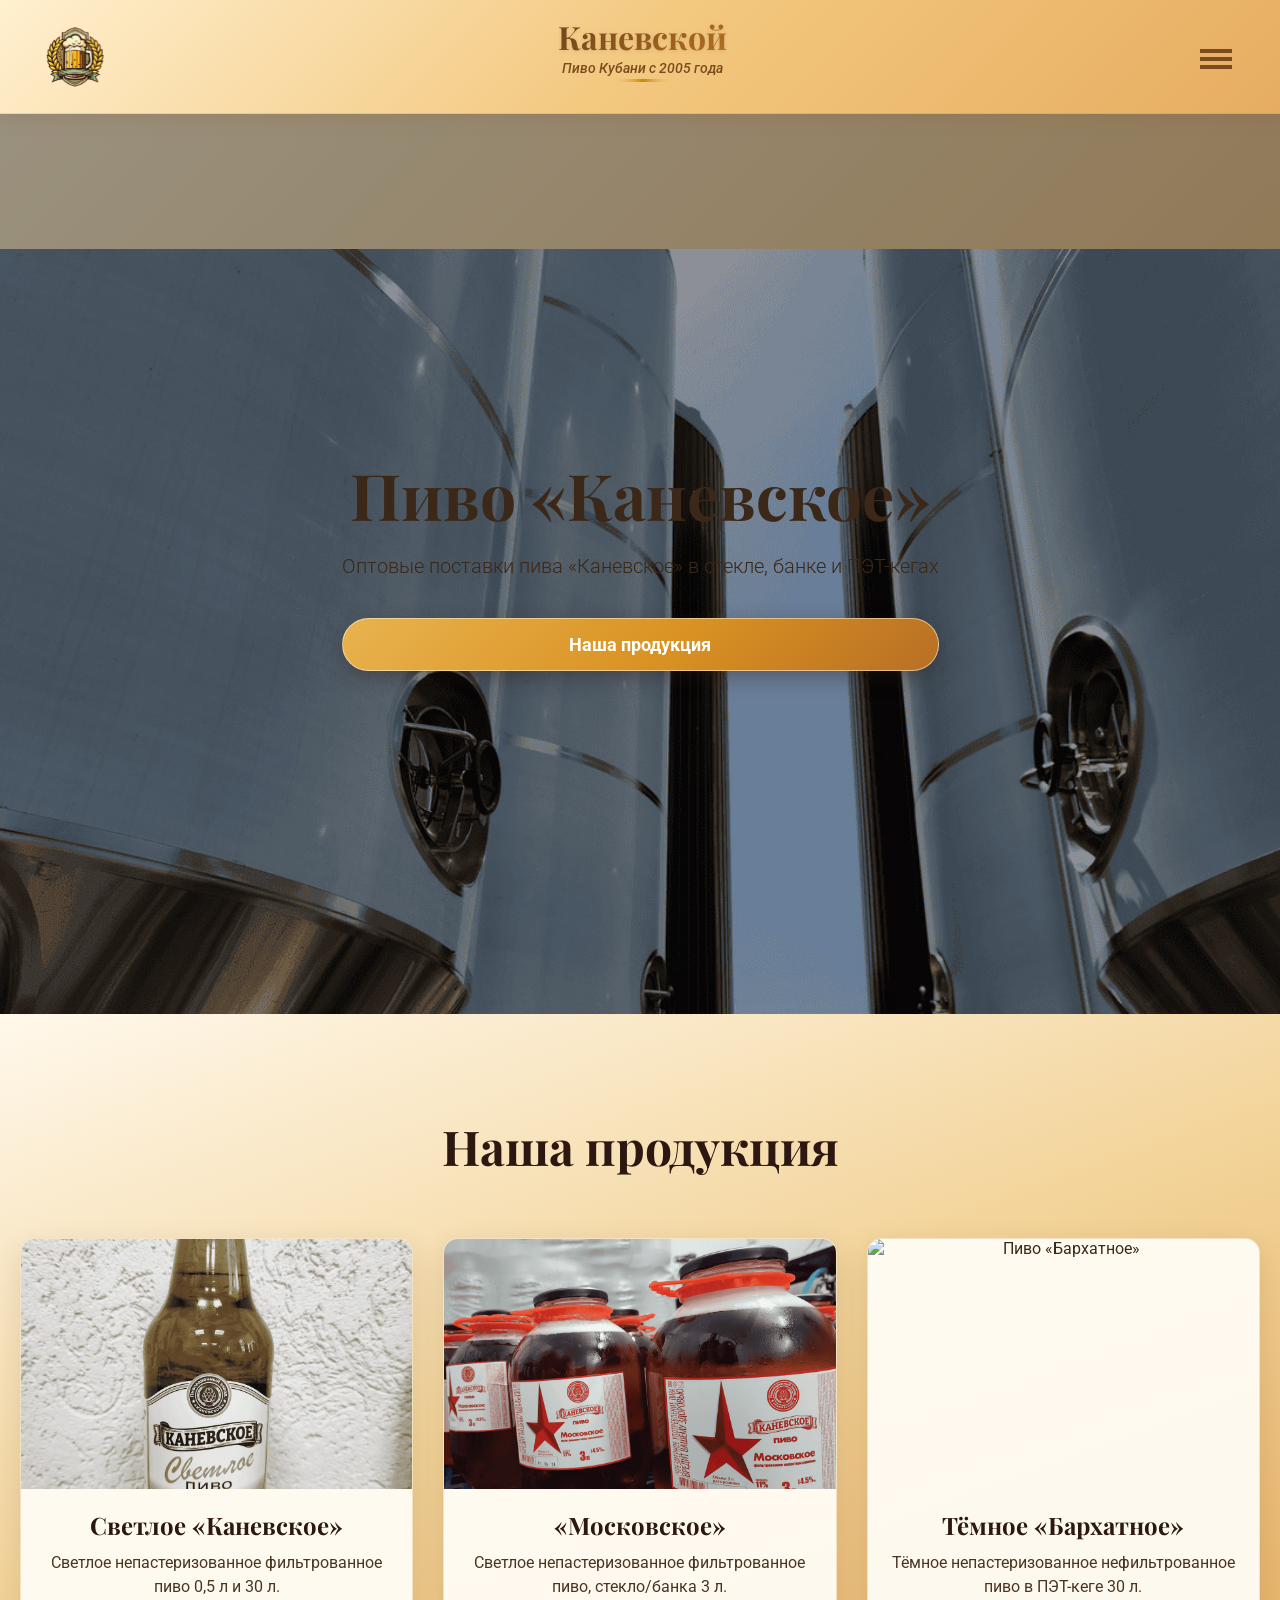
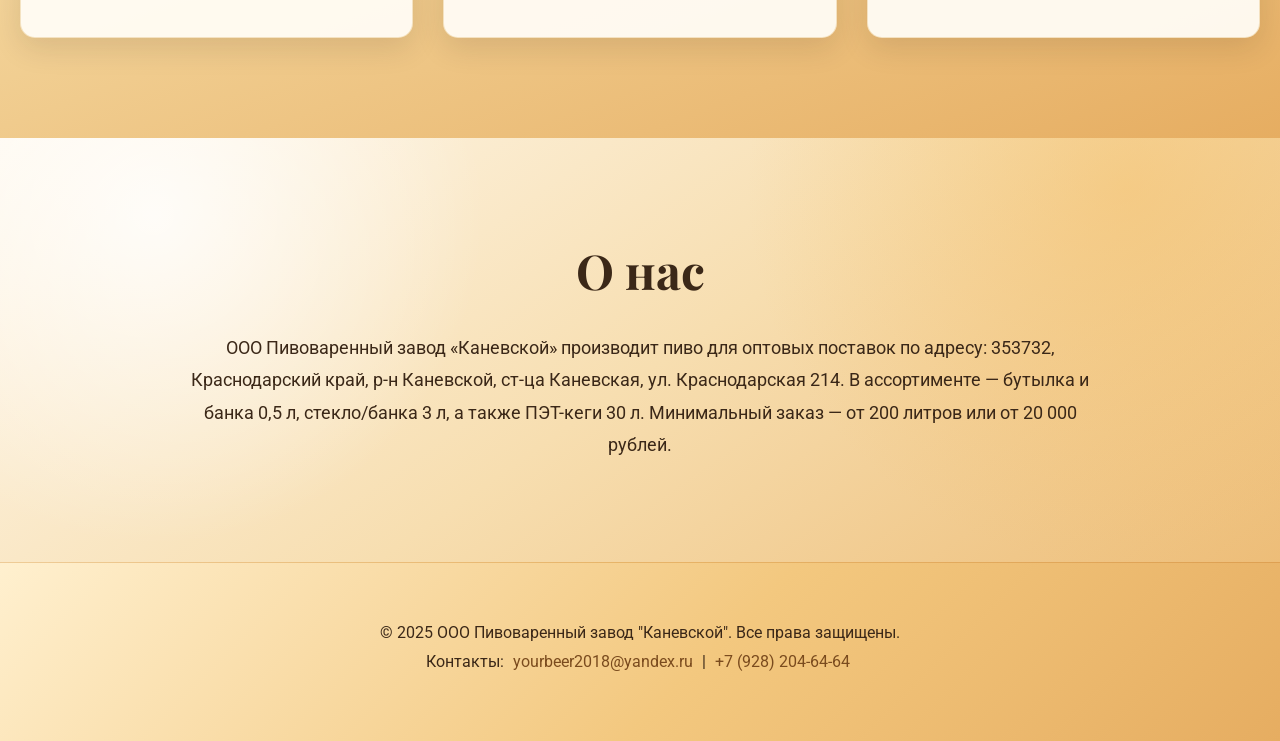
==== commit 1a9aeedf: "Update index.html" ====
--- a/index.html
+++ b/index.html
@@ -58,7 +58,7 @@
     <section class="hero" id="home">
         <div class="parallax-bg"></div>
         <div class="hero-content">
-            <h1>Пиво «Каневской»</h1>
+            <h1>Пиво «Каневское»</h1>
             <p>Оптовые поставки пива «Каневское» в стекле, банке и ПЭТ-кегах</p>
             <a href="katalog/index.html" class="cta-button">Наша продукция</a>
         </div>
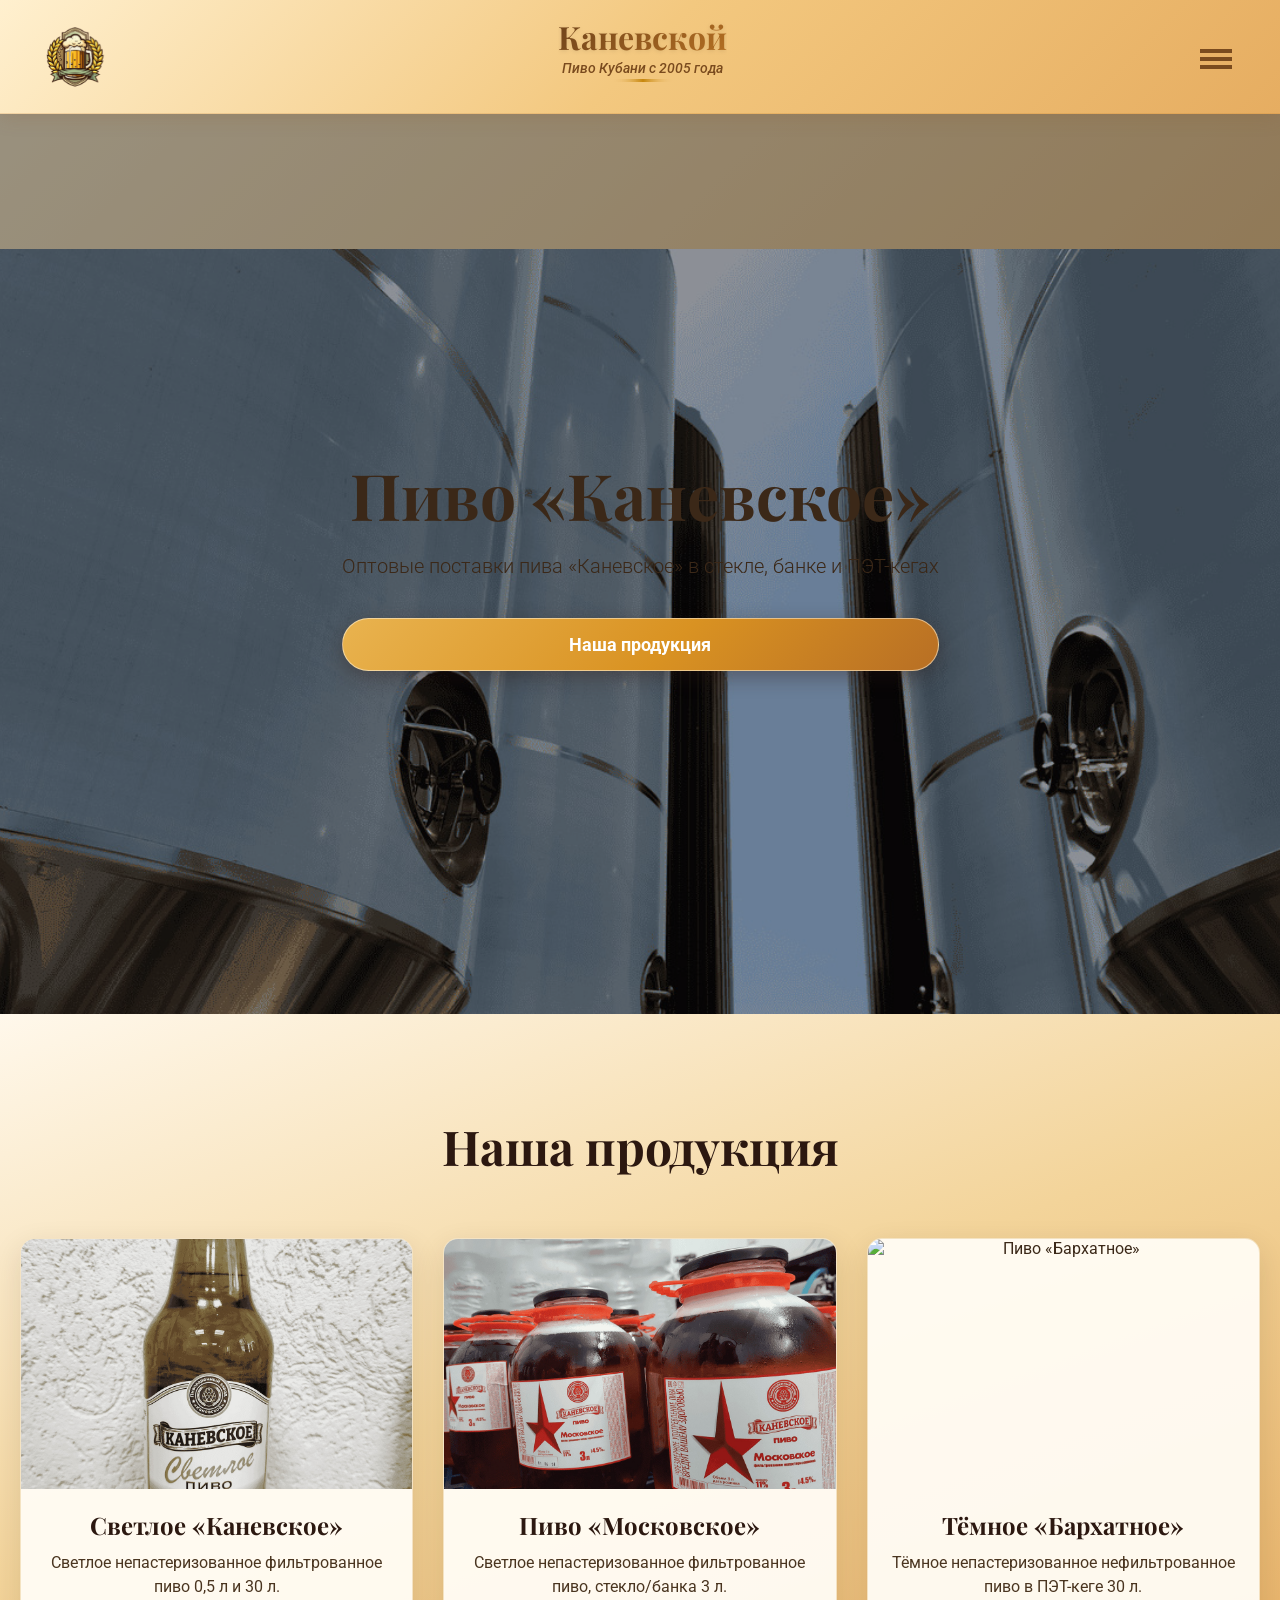
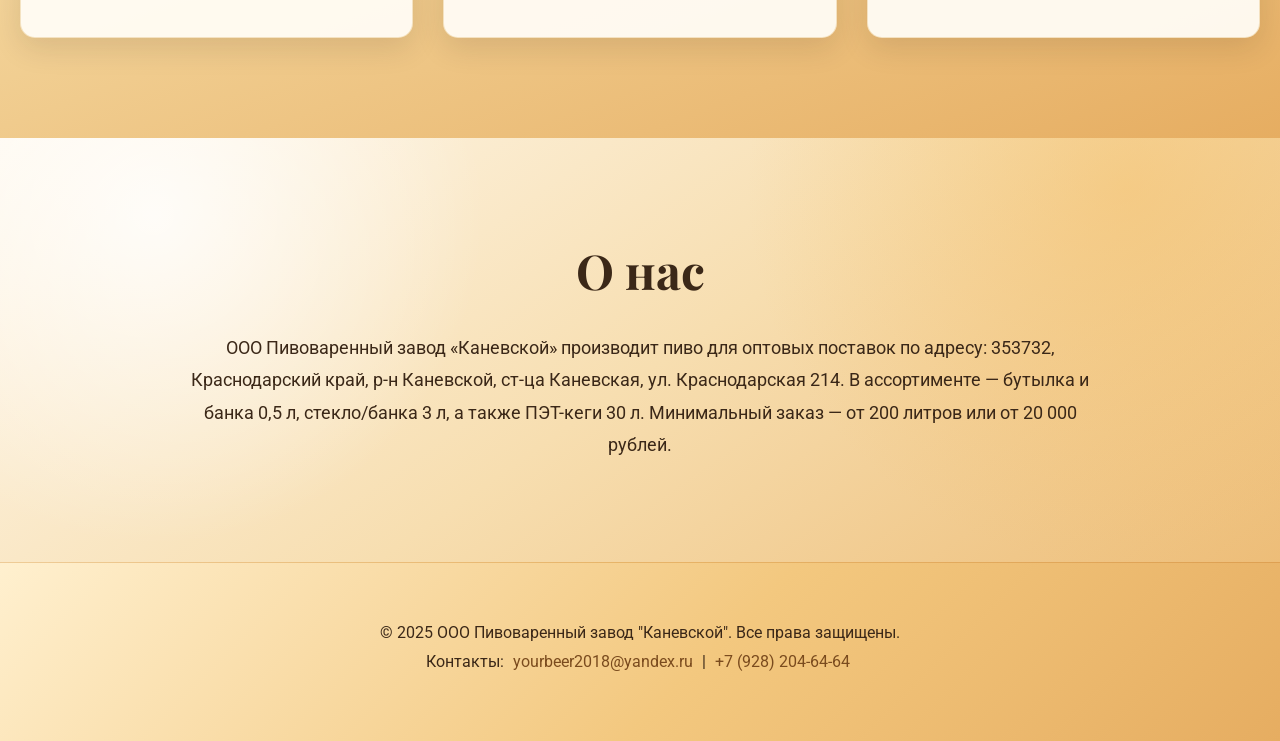
==== commit b01a218c: "Update index.html" ====
--- a/index.html
+++ b/index.html
@@ -81,7 +81,7 @@
                 <div class="product-overlay">
                     <a href="katalog/index.html">Подробнее</a>
                 </div>
-                <h3>«Московское»</h3>
+                <h3>Пиво «Московское»</h3>
                 <p>Светлое непастеризованное фильтрованное пиво, стекло/банка 3 л.</p>
             </div>
             <div class="product-card">
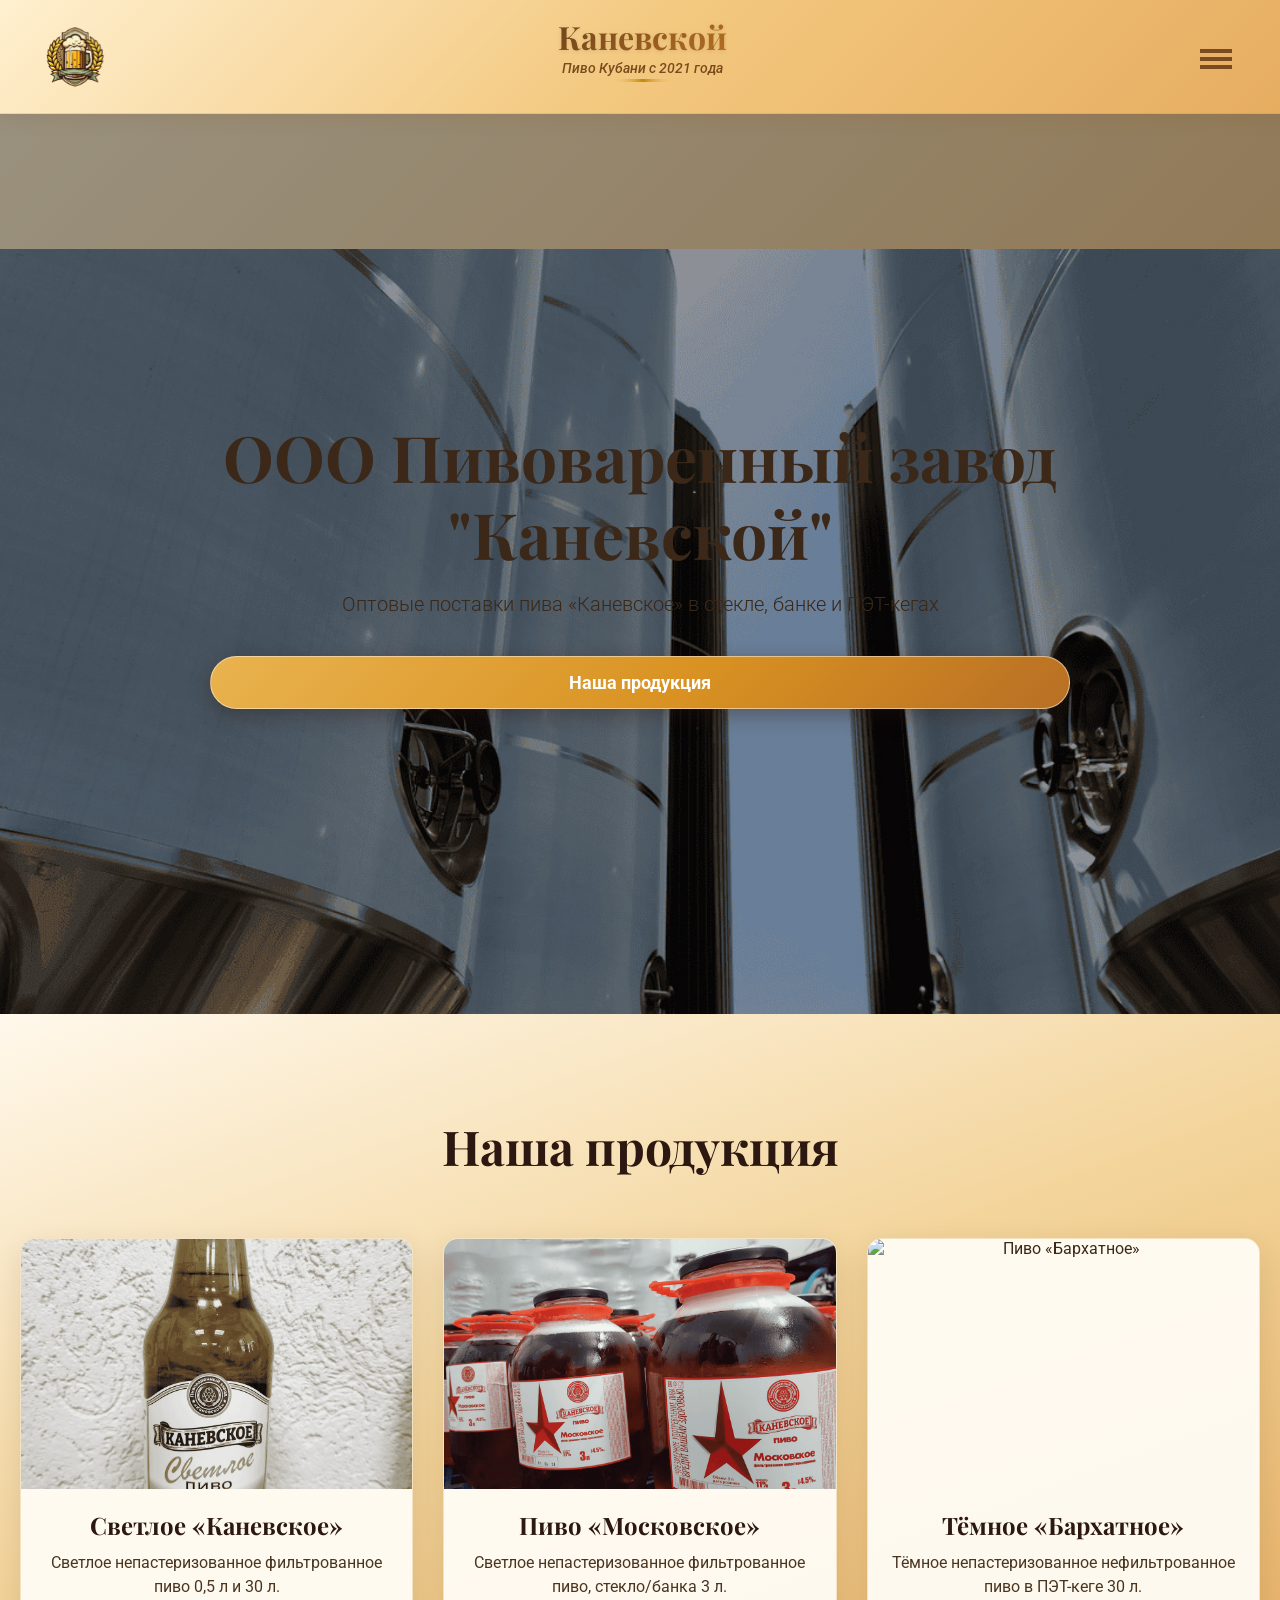
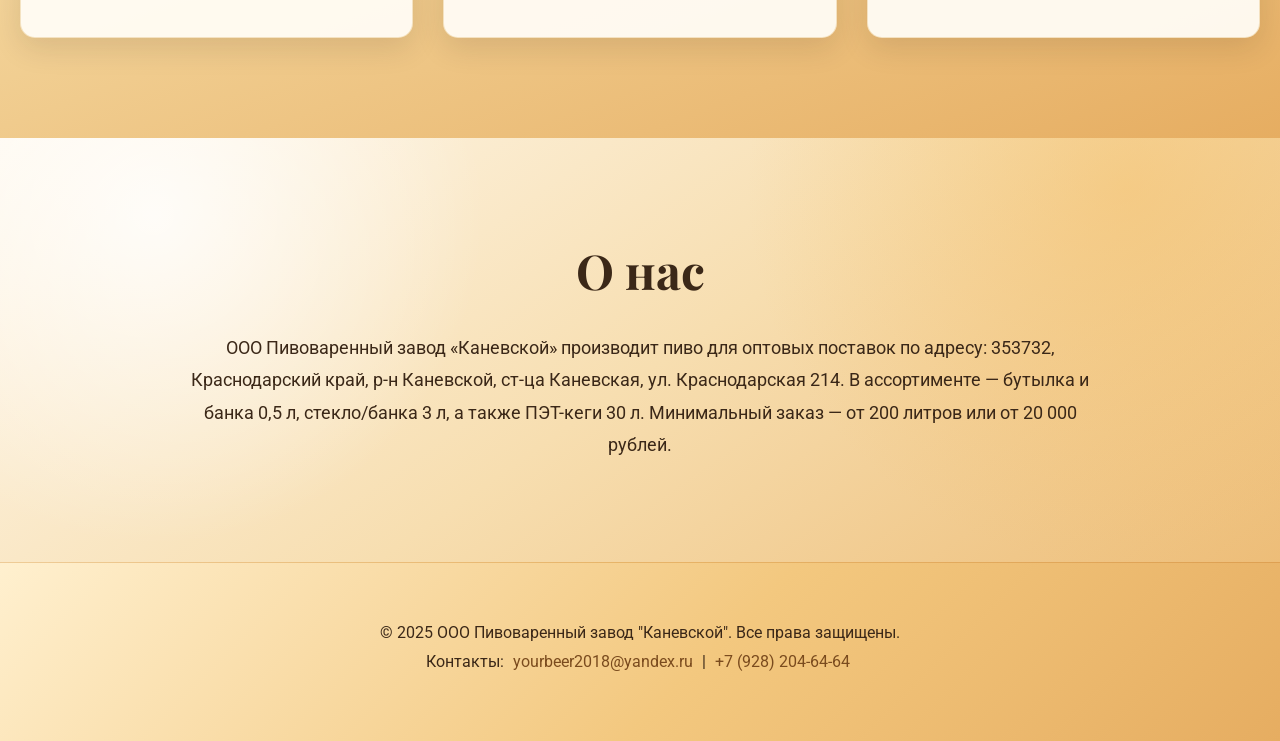
==== commit 4ba844ff: "Update index.html" ====
--- a/index.html
+++ b/index.html
@@ -19,7 +19,7 @@
             <a href="index.html" class="header-center">
                 <div class="company-name">
                     <h1>Каневской</h1>
-                    <p>Пиво Кубани с 2005 года</p>
+                    <p>Пиво Кубани с 2021 года</p>
                 </div>
             </a>
             <div class="nav-links">
@@ -58,7 +58,7 @@
     <section class="hero" id="home">
         <div class="parallax-bg"></div>
         <div class="hero-content">
-            <h1>Пиво «Каневское»</h1>
+            <h1>ООО Пивоваренный завод "Каневской"</h1>
             <p>Оптовые поставки пива «Каневское» в стекле, банке и ПЭТ-кегах</p>
             <a href="katalog/index.html" class="cta-button">Наша продукция</a>
         </div>
